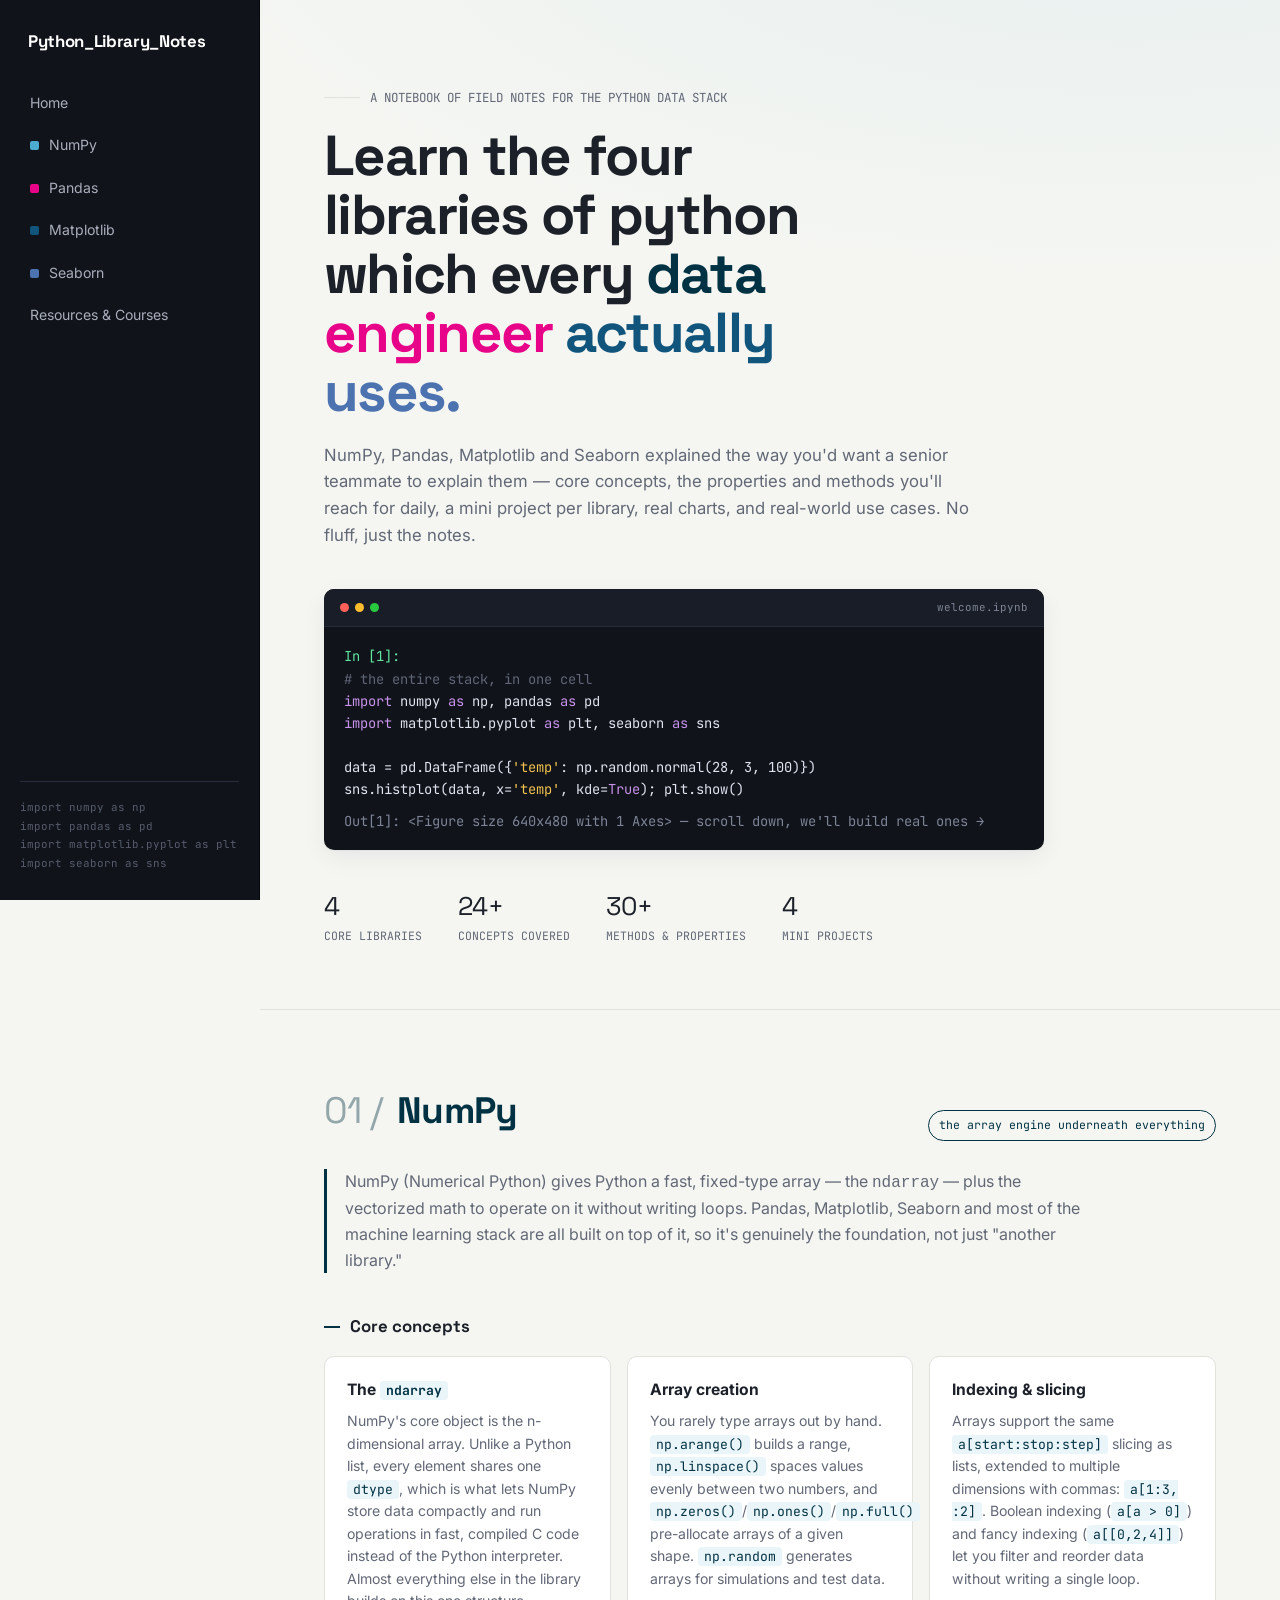
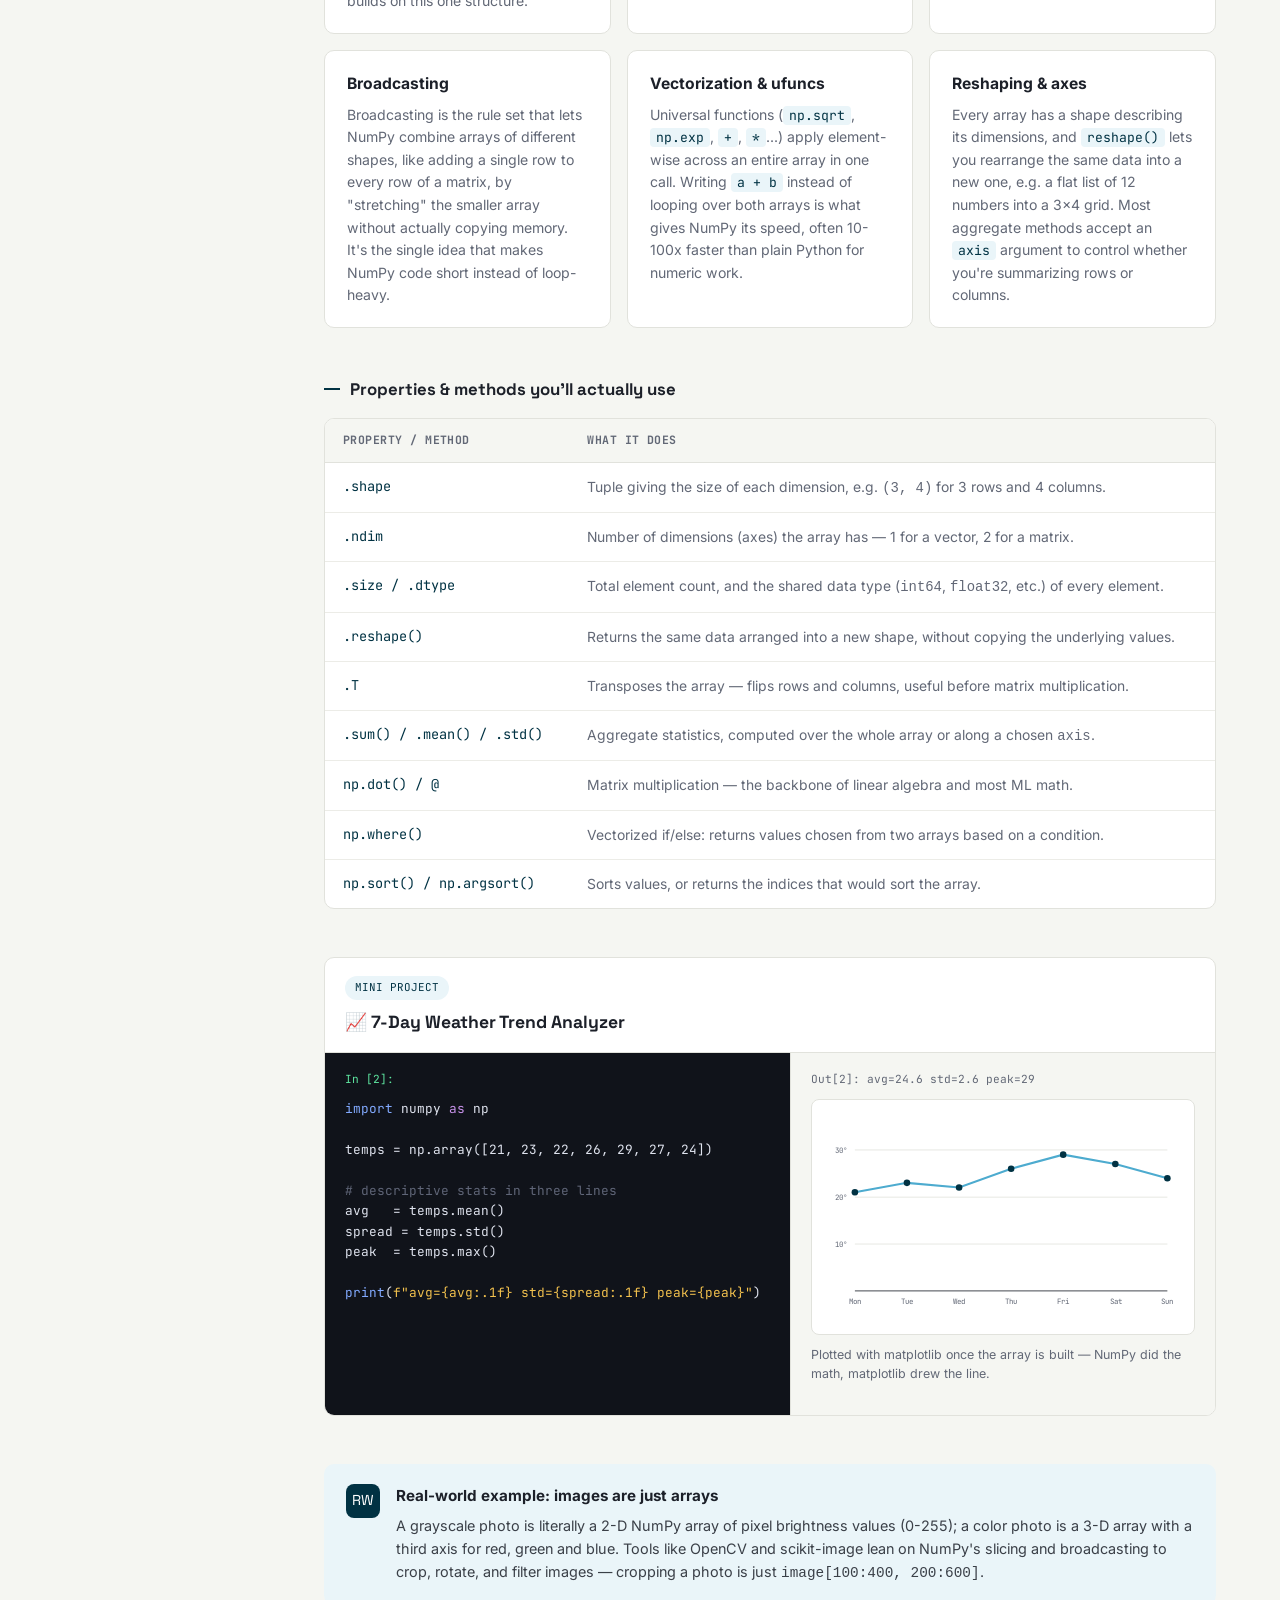
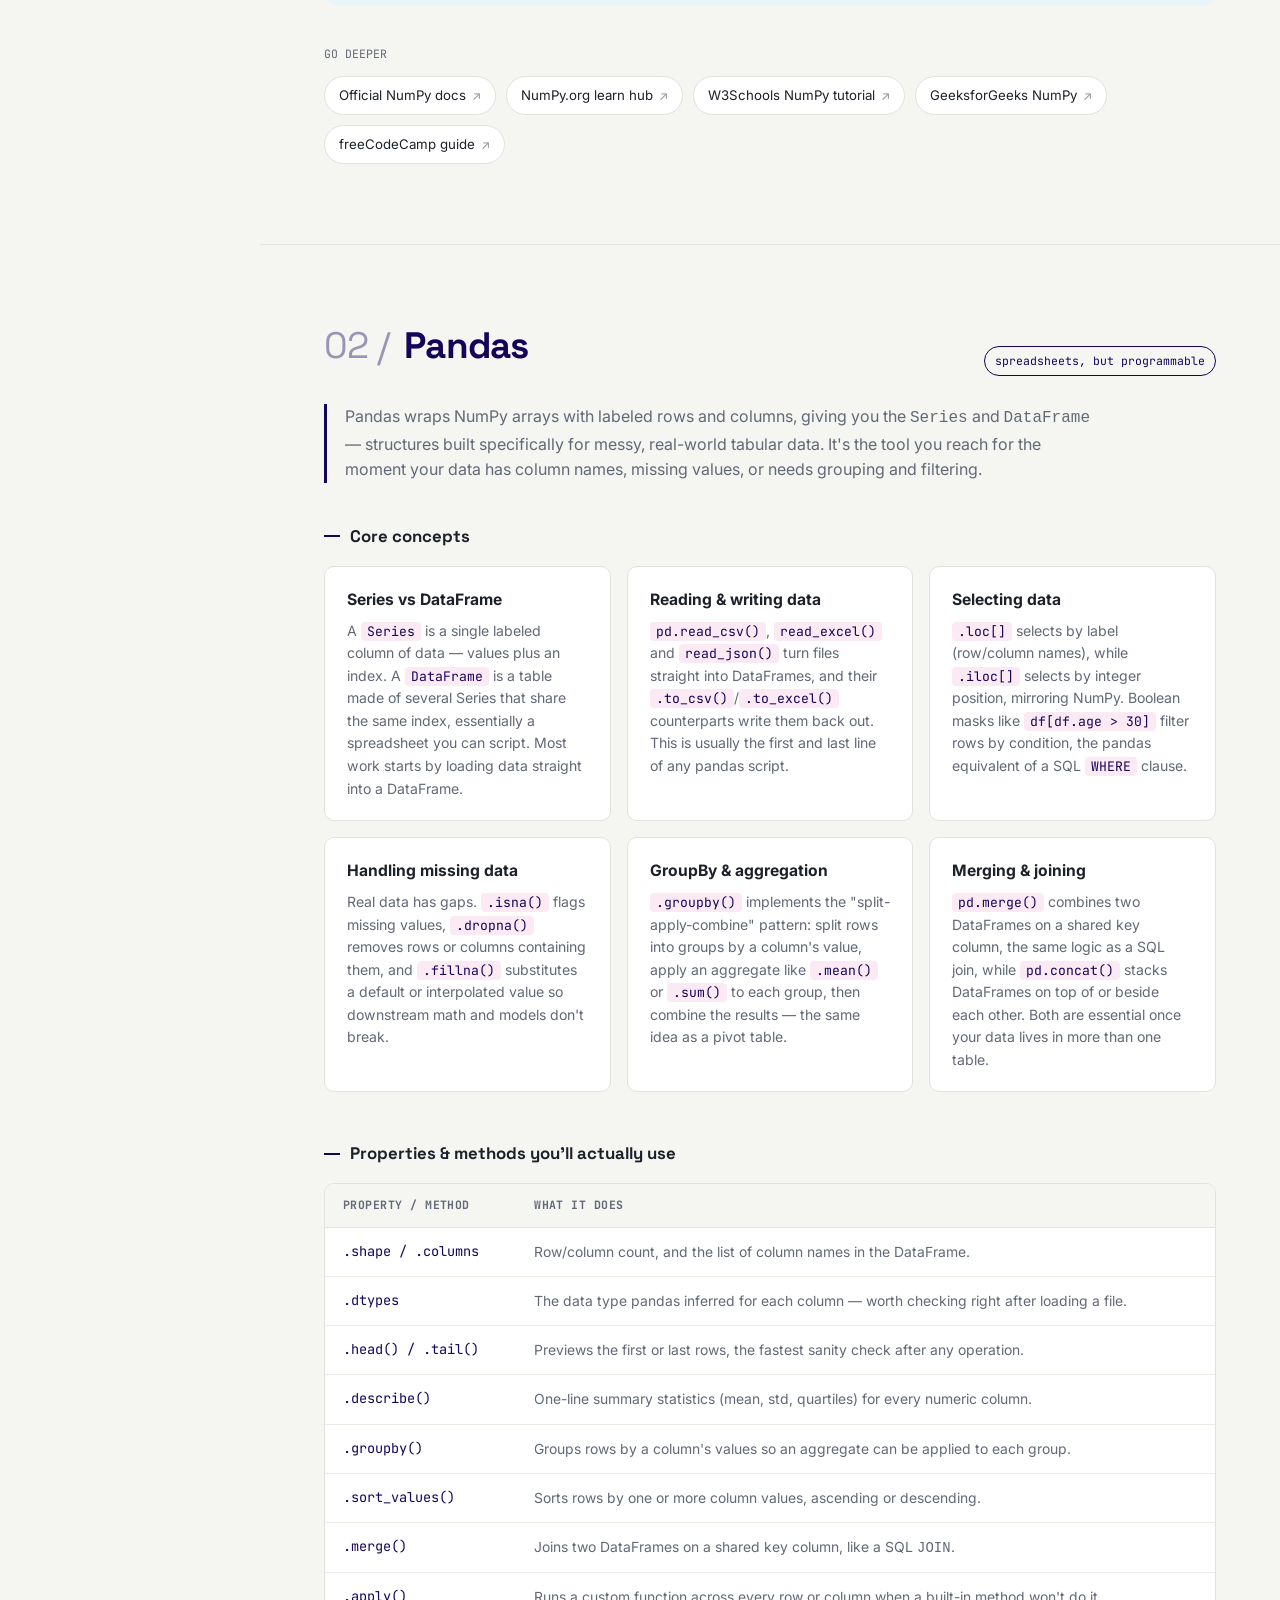
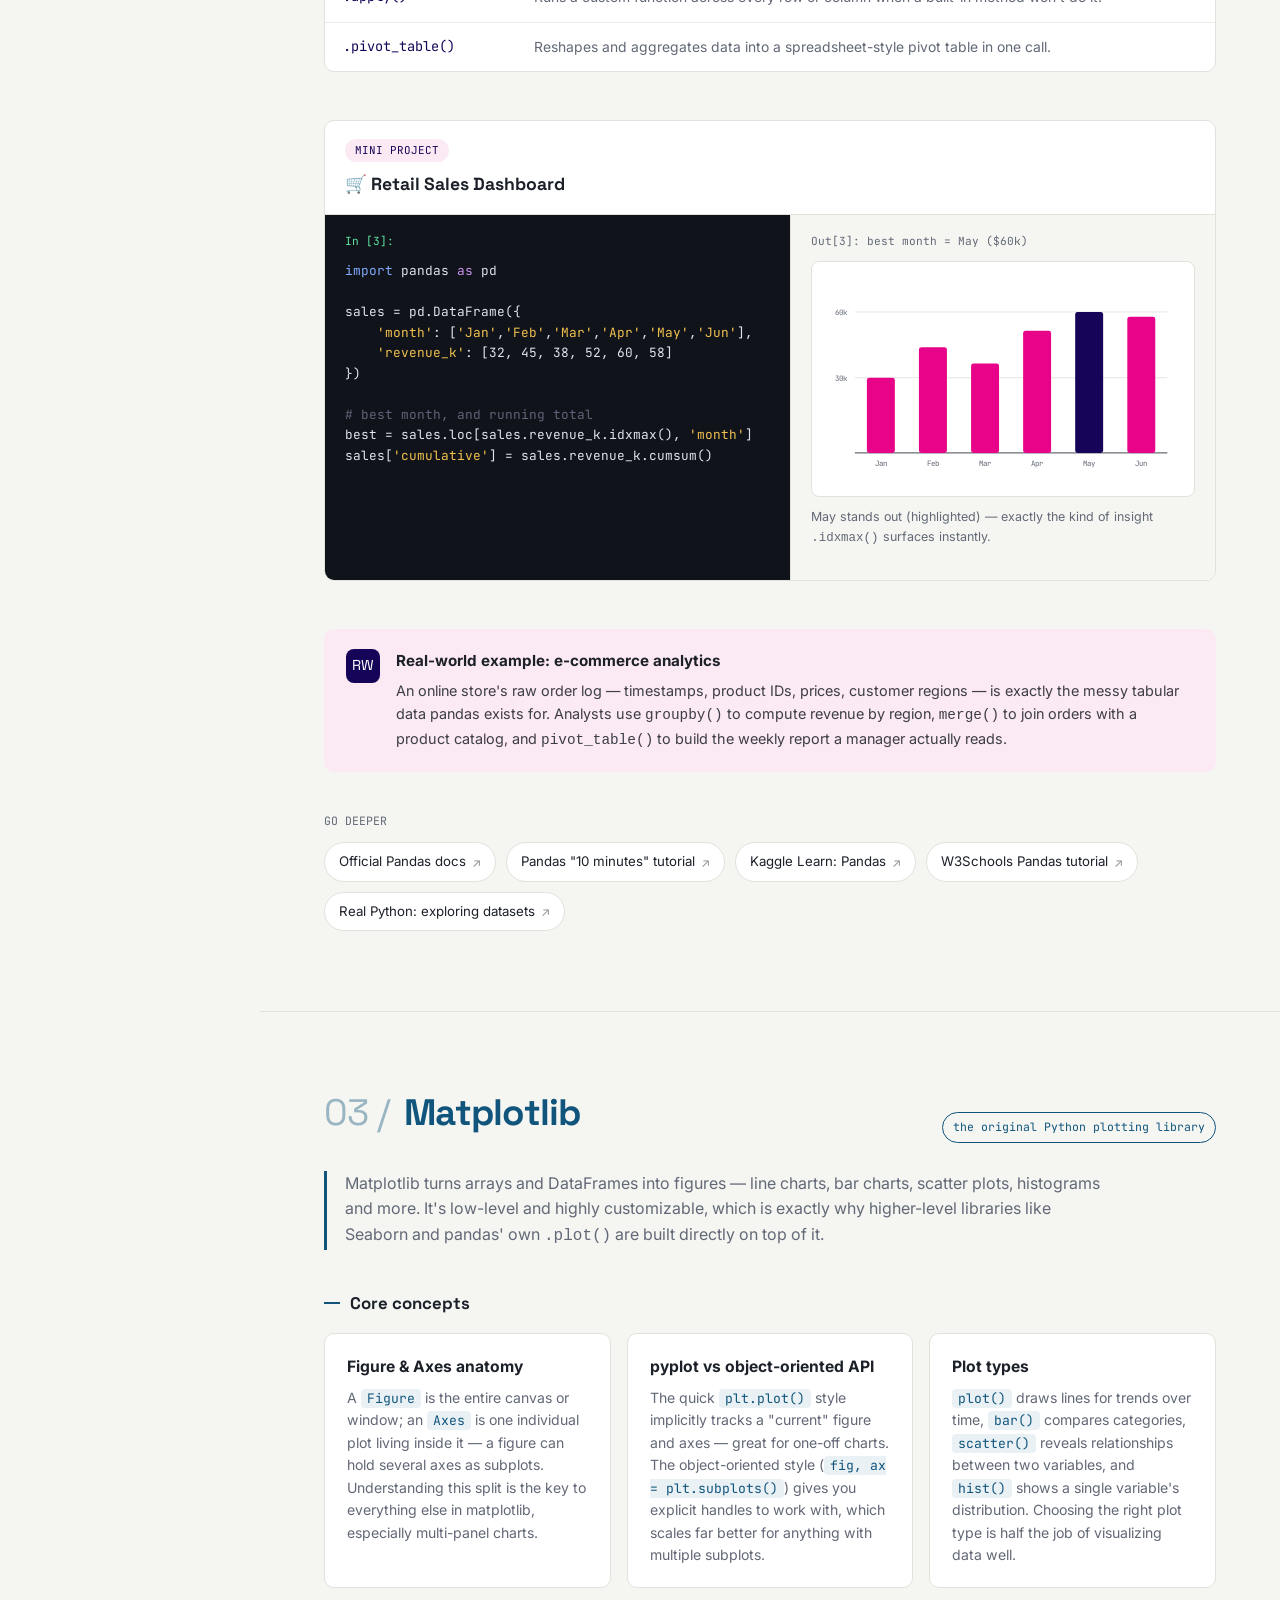
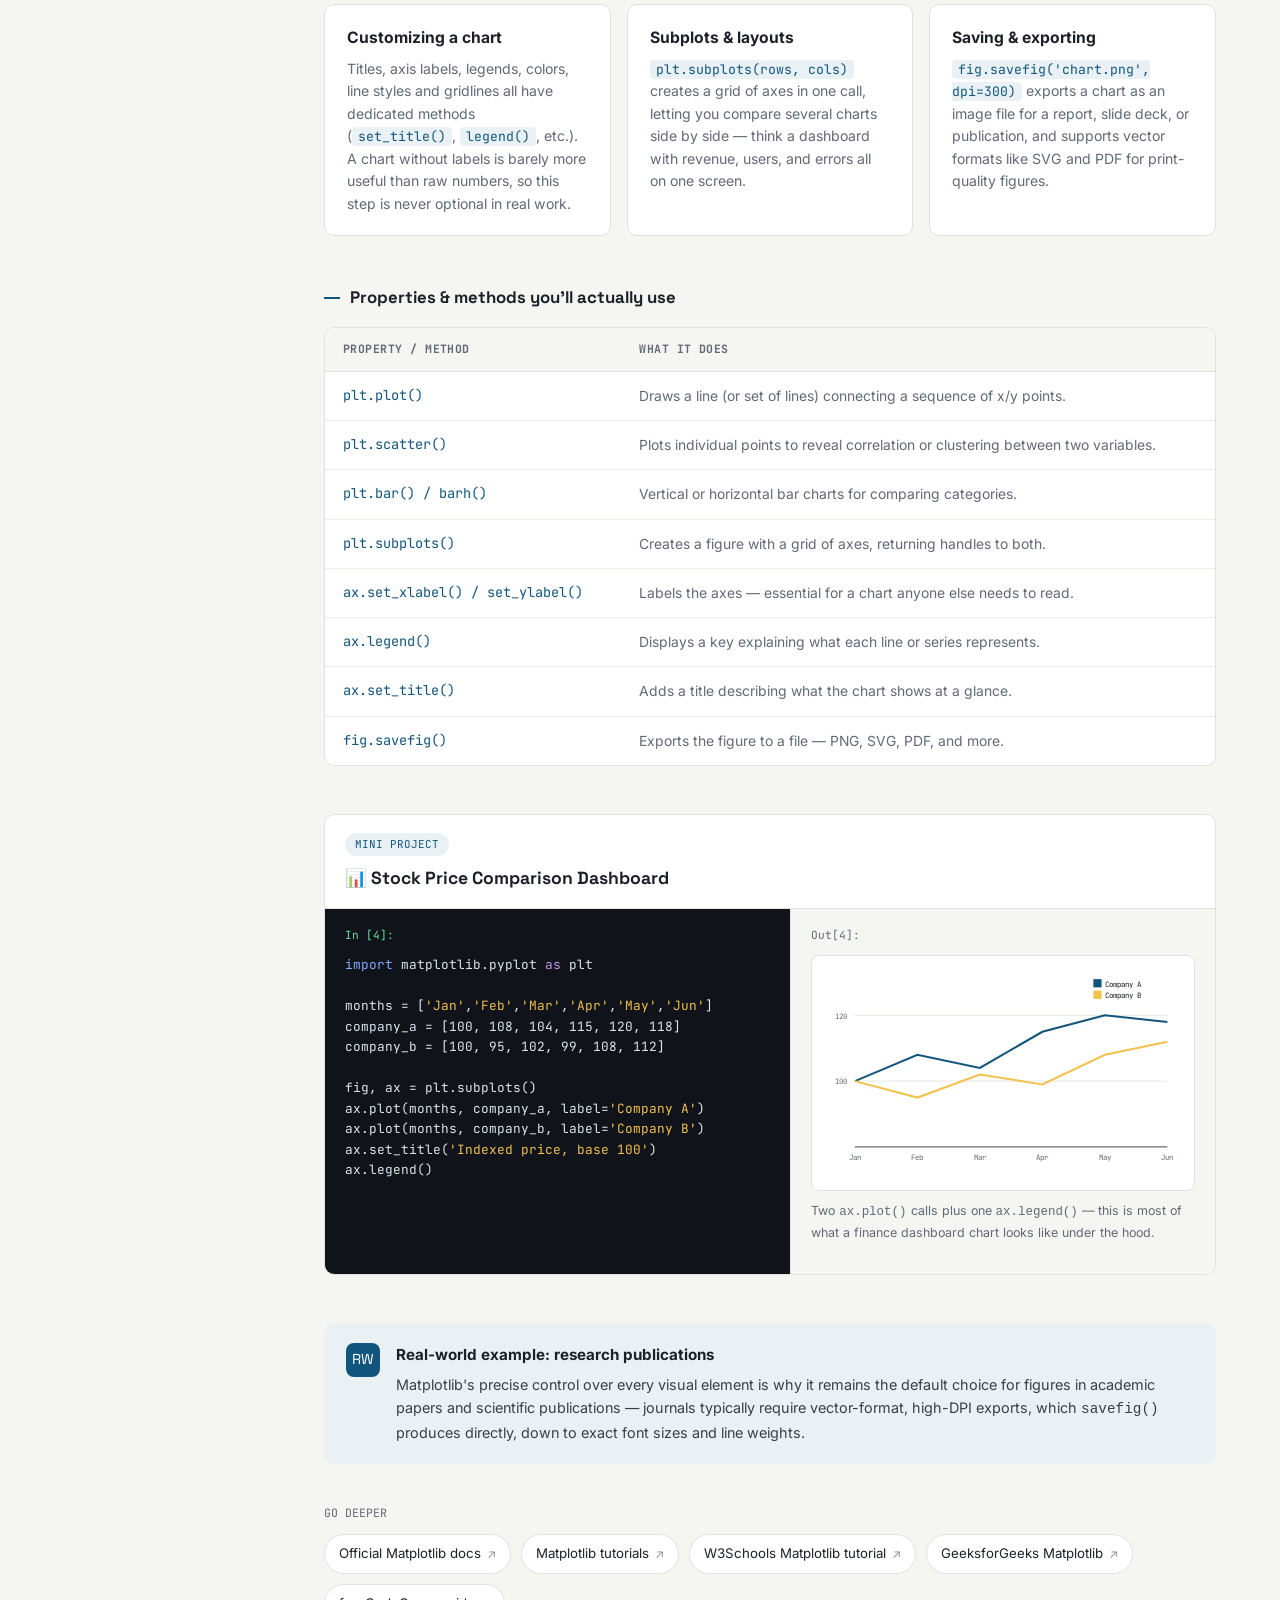
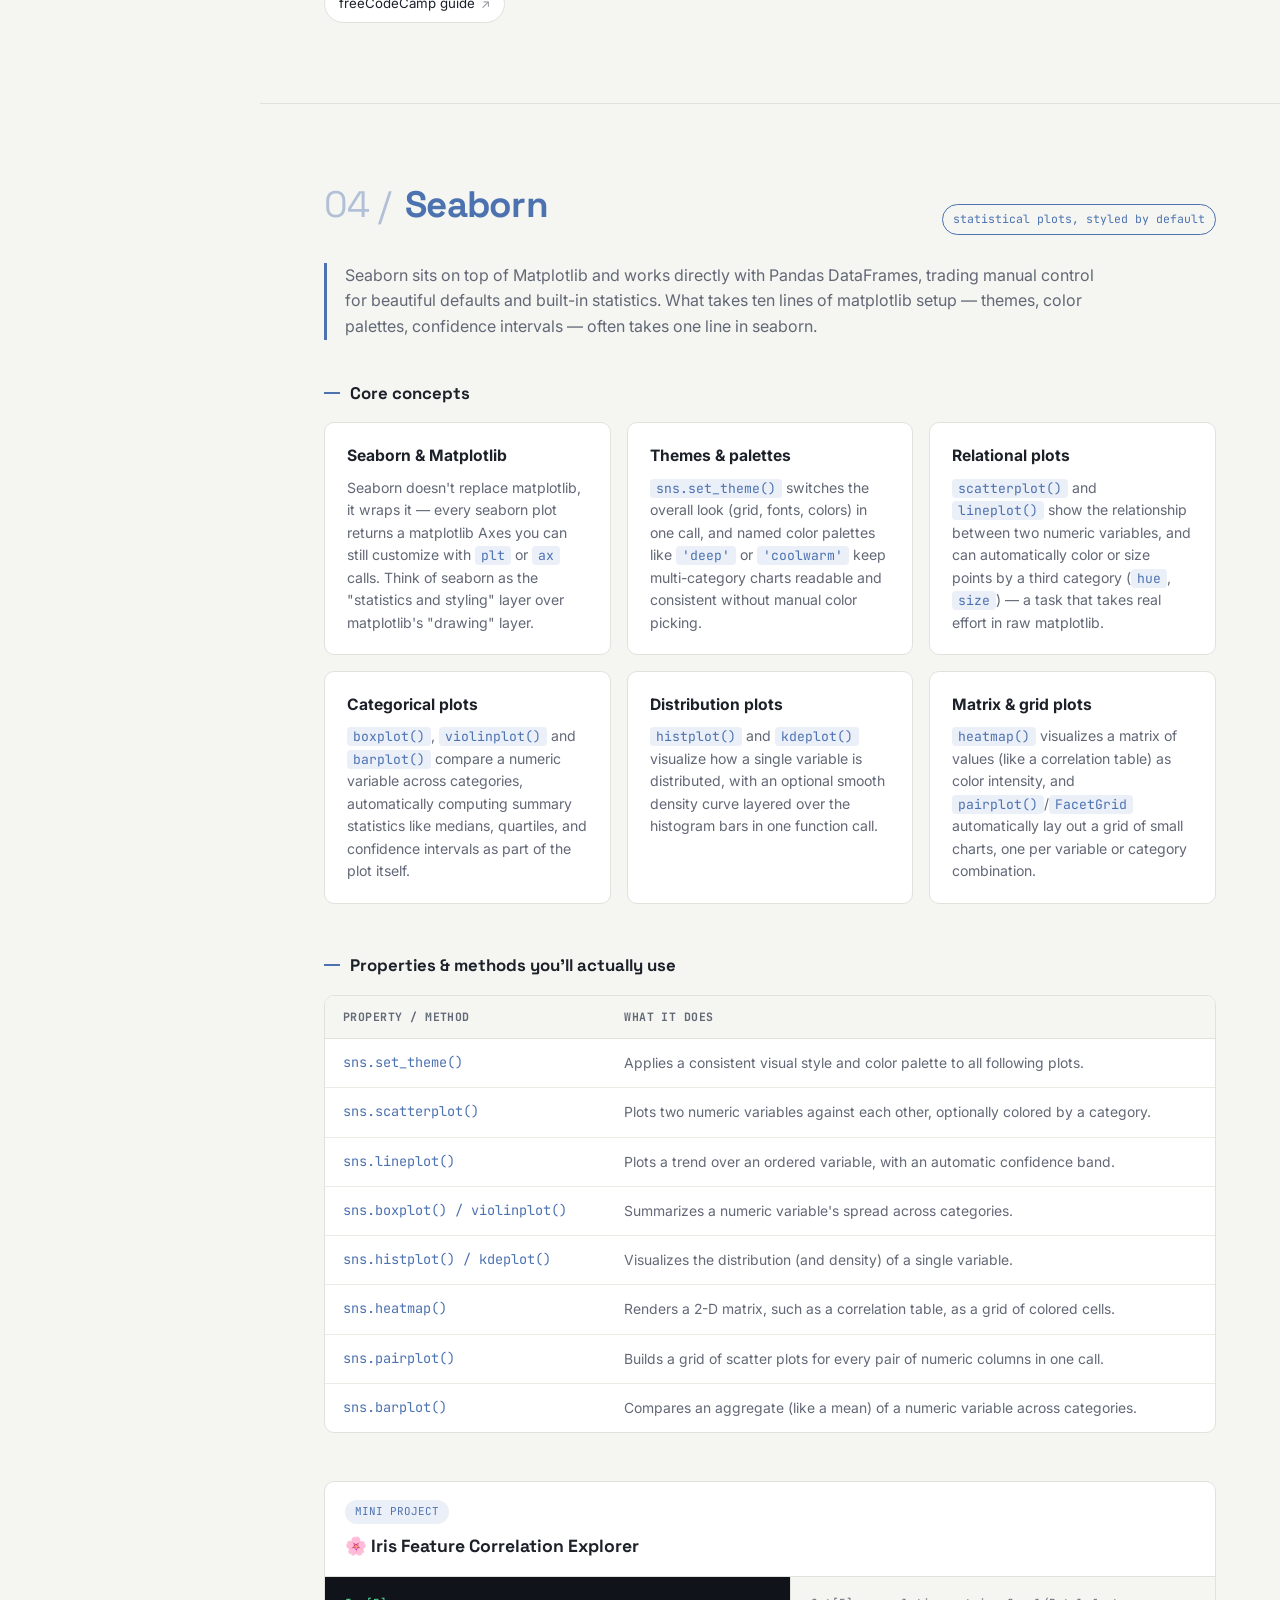
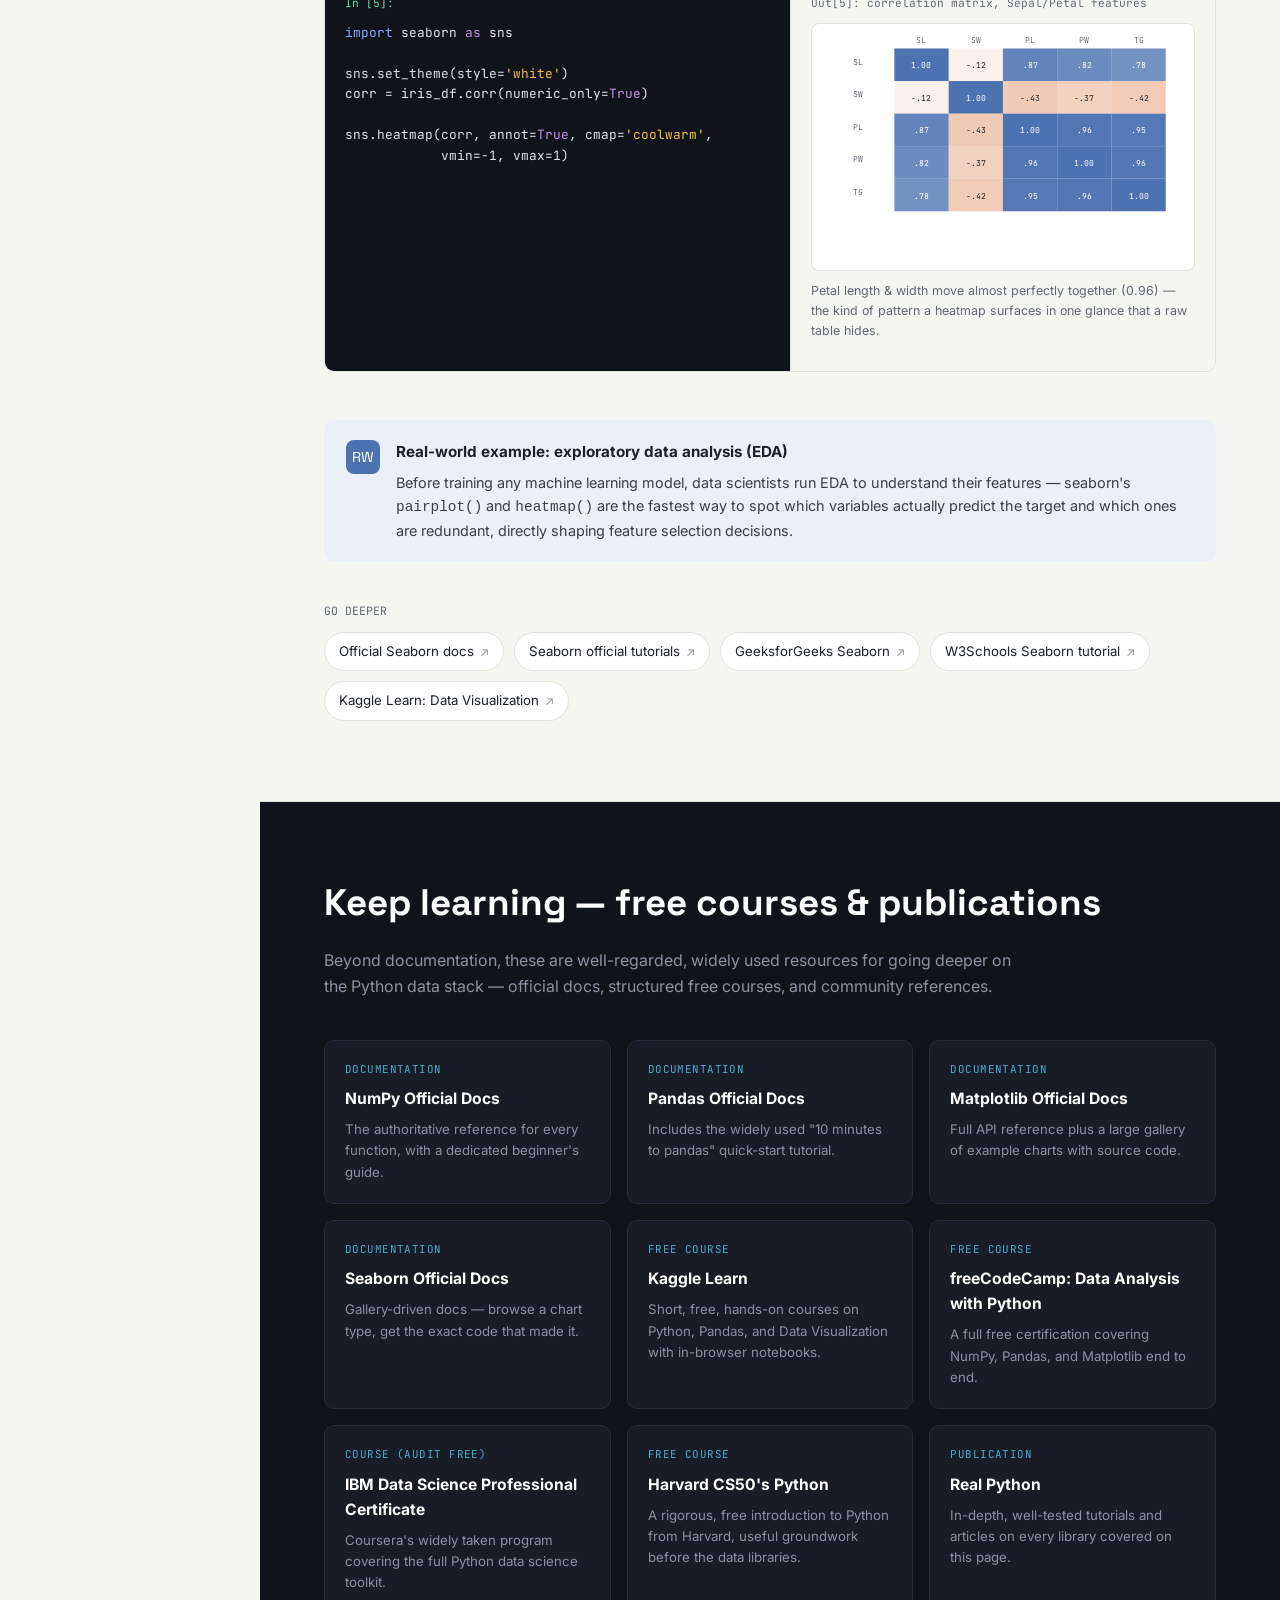
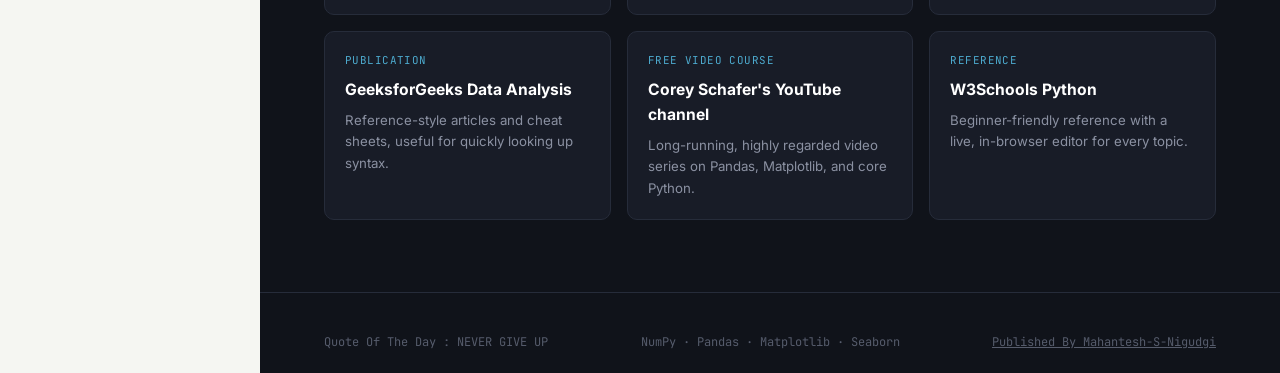
==== index.html @ b7334529 "Add files via upload" ====
<!DOCTYPE html>
<html lang="en">
<head>
<meta charset="UTF-8">
<meta name="viewport" content="width=device-width, initial-scale=1.0">
<title>Python Library Notes — NumPy, Pandas, Matplotlib &amp; Seaborn</title>
<meta name="description" content="A hands-on notebook-style reference for NumPy, Pandas, Matplotlib and Seaborn — concepts, methods, mini projects, charts and curated learning resources.">
<link rel="preconnect" href="https://fonts.googleapis.com">
<link rel="preconnect" href="https://fonts.gstatic.com" crossorigin>
<link href="https://fonts.googleapis.com/css2?family=Space+Grotesk:wght@500;600;700&family=Inter:wght@400;500;600;700&family=JetBrains+Mono:wght@400;500;700&display=swap" rel="stylesheet">
<link rel="stylesheet" href="style.css">
</head>
<body>

<div class="mobile-topbar">
  <span>python_library_notes</span>
  <button id="railToggle" type="button">☰ menu</button>
</div>

<div class="shell">

  <!-- ============ SIDEBAR / KERNEL RAIL ============ -->
  <aside class="rail" id="rail">
    <div class="rail-brand"><span class="bracket"></span><strong>Python_Library_Notes</strong><span class="bracket"></span></div>
    <!-- <div class="kernel-status"> kernel : ready — 4 libraries loaded</div> -->
    <nav>
      <a class="rail-link" data-nav href="#home">Home</a>
      <a class="rail-link" data-nav href="#numpy"><span class="swatch" style="background:#4dabcf"></span>NumPy</a>
      <a class="rail-link" data-nav href="#pandas"><span class="swatch" style="background:#e70488"></span>Pandas</a>
      <a class="rail-link" data-nav href="#matplotlib"><span class="swatch" style="background:#11557c"></span>Matplotlib</a>
      <a class="rail-link" data-nav href="#seaborn"><span class="swatch" style="background:#4c72b0"></span>Seaborn</a>
      <a class="rail-link" data-nav href="#resources">Resources &amp; Courses</a>
    </nav>
    <div class="rail-foot">
      import numpy as np<br>
      import pandas as pd<br>
      import matplotlib.pyplot as plt<br>
      import seaborn as sns
    </div>
  </aside>

  <main>

    <!-- ============ HERO ============ -->
    <section class="hero" id="home">
      <div class="hero-eyebrow"><span class="rule"></span> A NOTEBOOK OF FIELD NOTES FOR THE PYTHON DATA STACK</div>
      <h1>Learn the four libraries of python which every <span class="accent-numpy">data</span> <span class="accent-pandas">engineer</span> <span class="accent-mpl">actually</span> <span class="accent-sea">uses.</span></h1>
      <p class="lede">NumPy, Pandas, Matplotlib and Seaborn explained the way you'd want a senior teammate to explain them — core concepts, the properties and methods you'll reach for daily, a mini project per library, real charts, and real-world use cases. No fluff, just the notes.</p>

      <div class="hero-cell">
        <div class="cell-head">
          <div class="traffic"><span class="r"></span><span class="y"></span><span class="g"></span></div>
          <span class="label">welcome.ipynb</span>
        </div>
        <div class="cell-body">
          <span class="in">In [1]:</span>
          <div class="code"><span class="cmt"># the entire stack, in one cell</span><br>
          <span class="kw">import</span> numpy <span class="kw">as</span> np, pandas <span class="kw">as</span> pd<br>
          <span class="kw">import</span> matplotlib.pyplot <span class="kw">as</span> plt, seaborn <span class="kw">as</span> sns<br><br>
          data = pd.DataFrame({<span class="str">'temp'</span>: np.random.normal(28, 3, 100)})<br>
          sns.histplot(data, x=<span class="str">'temp'</span>, kde=<span class="kw">True</span>); plt.show()</div>
          <span class="out">Out[1]: &lt;Figure size 640x480 with 1 Axes&gt; — scroll down, we'll build real ones →</span>
        </div>
      </div>

      <div class="hero-stats">
        <div><div class="num">4</div><div class="lbl">CORE LIBRARIES</div></div>
        <div><div class="num">24+</div><div class="lbl">CONCEPTS COVERED</div></div>
        <div><div class="num">30+</div><div class="lbl">METHODS &amp; PROPERTIES</div></div>
        <div><div class="num">4</div><div class="lbl">MINI PROJECTS</div></div>
      </div>
    </section>

    <!-- ============ NUMPY ============ -->
    <section class="lib" id="numpy" data-accent="numpy">
      <div class="lib-head">
        <h2><span class="bracket">01 /</span> NumPy</h2>
        <span class="lib-tag">the array engine underneath everything</span>
      </div>
      <p class="lib-intro">NumPy (Numerical Python) gives Python a fast, fixed-type array — the <code>ndarray</code> — plus the vectorized math to operate on it without writing loops. Pandas, Matplotlib, Seaborn and most of the machine learning stack are all built on top of it, so it's genuinely the foundation, not just "another library."</p>

      <h3 class="block-title">Core concepts</h3>
      <div class="concept-grid">
        <div class="concept-card">
          <h4>The <code>ndarray</code></h4>
          <p>NumPy's core object is the n-dimensional array. Unlike a Python list, every element shares one <code>dtype</code>, which is what lets NumPy store data compactly and run operations in fast, compiled C code instead of the Python interpreter. Almost everything else in the library builds on this one structure.</p>
        </div>
        <div class="concept-card">
          <h4>Array creation</h4>
          <p>You rarely type arrays out by hand. <code>np.arange()</code> builds a range, <code>np.linspace()</code> spaces values evenly between two numbers, and <code>np.zeros()</code>/<code>np.ones()</code>/<code>np.full()</code> pre-allocate arrays of a given shape. <code>np.random</code> generates arrays for simulations and test data.</p>
        </div>
        <div class="concept-card">
          <h4>Indexing &amp; slicing</h4>
          <p>Arrays support the same <code>a[start:stop:step]</code> slicing as lists, extended to multiple dimensions with commas: <code>a[1:3, :2]</code>. Boolean indexing (<code>a[a &gt; 0]</code>) and fancy indexing (<code>a[[0,2,4]]</code>) let you filter and reorder data without writing a single loop.</p>
        </div>
        <div class="concept-card">
          <h4>Broadcasting</h4>
          <p>Broadcasting is the rule set that lets NumPy combine arrays of different shapes, like adding a single row to every row of a matrix, by "stretching" the smaller array without actually copying memory. It's the single idea that makes NumPy code short instead of loop-heavy.</p>
        </div>
        <div class="concept-card">
          <h4>Vectorization &amp; ufuncs</h4>
          <p>Universal functions (<code>np.sqrt</code>, <code>np.exp</code>, <code>+</code>, <code>*</code>...) apply element-wise across an entire array in one call. Writing <code>a + b</code> instead of looping over both arrays is what gives NumPy its speed, often 10-100x faster than plain Python for numeric work.</p>
        </div>
        <div class="concept-card">
          <h4>Reshaping &amp; axes</h4>
          <p>Every array has a shape describing its dimensions, and <code>reshape()</code> lets you rearrange the same data into a new one, e.g. a flat list of 12 numbers into a 3×4 grid. Most aggregate methods accept an <code>axis</code> argument to control whether you're summarizing rows or columns.</p>
        </div>
      </div>

      <h3 class="block-title">Properties &amp; methods you'll actually use</h3>
      <div class="table-wrap">
        <table class="methods">
          <thead><tr><th>Property / Method</th><th>What it does</th></tr></thead>
          <tbody>
            <tr><td class="mono">.shape</td><td class="desc">Tuple giving the size of each dimension, e.g. <code>(3, 4)</code> for 3 rows and 4 columns.</td></tr>
            <tr><td class="mono">.ndim</td><td class="desc">Number of dimensions (axes) the array has — 1 for a vector, 2 for a matrix.</td></tr>
            <tr><td class="mono">.size / .dtype</td><td class="desc">Total element count, and the shared data type (<code>int64</code>, <code>float32</code>, etc.) of every element.</td></tr>
            <tr><td class="mono">.reshape()</td><td class="desc">Returns the same data arranged into a new shape, without copying the underlying values.</td></tr>
            <tr><td class="mono">.T</td><td class="desc">Transposes the array — flips rows and columns, useful before matrix multiplication.</td></tr>
            <tr><td class="mono">.sum() / .mean() / .std()</td><td class="desc">Aggregate statistics, computed over the whole array or along a chosen <code>axis</code>.</td></tr>
            <tr><td class="mono">np.dot() / @</td><td class="desc">Matrix multiplication — the backbone of linear algebra and most ML math.</td></tr>
            <tr><td class="mono">np.where()</td><td class="desc">Vectorized if/else: returns values chosen from two arrays based on a condition.</td></tr>
            <tr><td class="mono">np.sort() / np.argsort()</td><td class="desc">Sorts values, or returns the indices that would sort the array.</td></tr>
          </tbody>
        </table>
      </div>

      <div class="project">
        <span class="project-tag">MINI PROJECT</span>
        <h4>📈 7-Day Weather Trend Analyzer</h4>
        <div class="notebook">
          <div class="io-block io-in">
            <span class="tag">In [2]:</span>
            <pre><span class="fn">import</span> numpy <span class="kw">as</span> np

temps = np.array([21, 23, 22, 26, 29, 27, 24])

<span class="cmt"># descriptive stats in three lines</span>
avg   = temps.mean()
spread = temps.std()
peak  = temps.max()

<span class="fn">print</span>(<span class="str">f"avg={avg:.1f} std={spread:.1f} peak={peak}"</span>)</pre>
          </div>
          <div class="io-block io-out">
            <span class="tag">Out[2]: avg=24.6  std=2.6  peak=29</span>
            <div class="chart-frame">
              <svg viewBox="0 0 440 260" role="img" aria-label="Line chart of temperatures across seven days, ranging from 21 to 29 degrees">
                <line x1="40" y1="48.6" x2="420" y2="48.6" stroke="#e1e2dc"/>
                <line x1="40" y1="106" x2="420" y2="106" stroke="#e1e2dc"/>
                <line x1="40" y1="163" x2="420" y2="163" stroke="#e1e2dc"/>
                <text x="30" y="52" font-size="9" fill="#626876" text-anchor="end" font-family="JetBrains Mono">30°</text>
                <text x="30" y="110" font-size="9" fill="#626876" text-anchor="end" font-family="JetBrains Mono">20°</text>
                <text x="30" y="167" font-size="9" fill="#626876" text-anchor="end" font-family="JetBrains Mono">10°</text>
                <line x1="40" y1="220" x2="420" y2="220" stroke="#1c2029" stroke-width="1"/>
                <polyline points="40,100 103.3,88.6 166.7,94.3 230,71.4 293.3,54.3 356.7,65.7 420,82.9" fill="none" stroke="#4dabcf" stroke-width="2.5"/>
                <g fill="#013243">
                  <circle cx="40" cy="100" r="4"/><circle cx="103.3" cy="88.6" r="4"/><circle cx="166.7" cy="94.3" r="4"/>
                  <circle cx="230" cy="71.4" r="4"/><circle cx="293.3" cy="54.3" r="4"/><circle cx="356.7" cy="65.7" r="4"/><circle cx="420" cy="82.9" r="4"/>
                </g>
                <g font-size="9" fill="#626876" text-anchor="middle" font-family="JetBrains Mono">
                  <text x="40" y="236">Mon</text><text x="103" y="236">Tue</text><text x="167" y="236">Wed</text>
                  <text x="230" y="236">Thu</text><text x="293" y="236">Fri</text><text x="357" y="236">Sat</text><text x="420" y="236">Sun</text>
                </g>
              </svg>
            </div>
            <p class="caption">Plotted with matplotlib once the array is built — NumPy did the math, matplotlib drew the line.</p>
          </div>
        </div>
      </div>

      <div class="real-world">
        <div class="icon">RW</div>
        <div>
          <h4>Real-world example: images are just arrays</h4>
          <p>A grayscale photo is literally a 2-D NumPy array of pixel brightness values (0-255); a color photo is a 3-D array with a third axis for red, green and blue. Tools like OpenCV and scikit-image lean on NumPy's slicing and broadcasting to crop, rotate, and filter images — cropping a photo is just <code>image[100:400, 200:600]</code>.</p>
        </div>
      </div>

      <div class="resources-row">
        <span class="label">GO DEEPER</span>
        <div class="chip-set">
          <a class="chip" href="https://numpy.org/doc/stable/" target="_blank" rel="noopener">Official NumPy docs <span class="arrow">↗</span></a>
          <a class="chip" href="https://numpy.org/learn/" target="_blank" rel="noopener">NumPy.org learn hub <span class="arrow">↗</span></a>
          <a class="chip" href="https://www.w3schools.com/python/numpy/default.asp" target="_blank" rel="noopener">W3Schools NumPy tutorial <span class="arrow">↗</span></a>
          <a class="chip" href="https://www.geeksforgeeks.org/numpy-tutorial/" target="_blank" rel="noopener">GeeksforGeeks NumPy <span class="arrow">↗</span></a>
          <a class="chip" href="https://www.freecodecamp.org/news/the-ultimate-guide-to-the-numpy-package-for-scientific-computing-in-python/" target="_blank" rel="noopener">freeCodeCamp guide <span class="arrow">↗</span></a>
        </div>
      </div>
    </section>

    <!-- ============ PANDAS ============ -->
    <section class="lib" id="pandas" data-accent="pandas">
      <div class="lib-head">
        <h2><span class="bracket">02 /</span> Pandas</h2>
        <span class="lib-tag">spreadsheets, but programmable</span>
      </div>
      <p class="lib-intro">Pandas wraps NumPy arrays with labeled rows and columns, giving you the <code>Series</code> and <code>DataFrame</code> — structures built specifically for messy, real-world tabular data. It's the tool you reach for the moment your data has column names, missing values, or needs grouping and filtering.</p>

      <h3 class="block-title">Core concepts</h3>
      <div class="concept-grid">
        <div class="concept-card">
          <h4>Series vs DataFrame</h4>
          <p>A <code>Series</code> is a single labeled column of data — values plus an index. A <code>DataFrame</code> is a table made of several Series that share the same index, essentially a spreadsheet you can script. Most work starts by loading data straight into a DataFrame.</p>
        </div>
        <div class="concept-card">
          <h4>Reading &amp; writing data</h4>
          <p><code>pd.read_csv()</code>, <code>read_excel()</code> and <code>read_json()</code> turn files straight into DataFrames, and their <code>.to_csv()</code>/<code>.to_excel()</code> counterparts write them back out. This is usually the first and last line of any pandas script.</p>
        </div>
        <div class="concept-card">
          <h4>Selecting data</h4>
          <p><code>.loc[]</code> selects by label (row/column names), while <code>.iloc[]</code> selects by integer position, mirroring NumPy. Boolean masks like <code>df[df.age &gt; 30]</code> filter rows by condition, the pandas equivalent of a SQL <code>WHERE</code> clause.</p>
        </div>
        <div class="concept-card">
          <h4>Handling missing data</h4>
          <p>Real data has gaps. <code>.isna()</code> flags missing values, <code>.dropna()</code> removes rows or columns containing them, and <code>.fillna()</code> substitutes a default or interpolated value so downstream math and models don't break.</p>
        </div>
        <div class="concept-card">
          <h4>GroupBy &amp; aggregation</h4>
          <p><code>.groupby()</code> implements the "split-apply-combine" pattern: split rows into groups by a column's value, apply an aggregate like <code>.mean()</code> or <code>.sum()</code> to each group, then combine the results — the same idea as a pivot table.</p>
        </div>
        <div class="concept-card">
          <h4>Merging &amp; joining</h4>
          <p><code>pd.merge()</code> combines two DataFrames on a shared key column, the same logic as a SQL join, while <code>pd.concat()</code> stacks DataFrames on top of or beside each other. Both are essential once your data lives in more than one table.</p>
        </div>
      </div>

      <h3 class="block-title">Properties &amp; methods you'll actually use</h3>
      <div class="table-wrap">
        <table class="methods">
          <thead><tr><th>Property / Method</th><th>What it does</th></tr></thead>
          <tbody>
            <tr><td class="mono">.shape / .columns</td><td class="desc">Row/column count, and the list of column names in the DataFrame.</td></tr>
            <tr><td class="mono">.dtypes</td><td class="desc">The data type pandas inferred for each column — worth checking right after loading a file.</td></tr>
            <tr><td class="mono">.head() / .tail()</td><td class="desc">Previews the first or last rows, the fastest sanity check after any operation.</td></tr>
            <tr><td class="mono">.describe()</td><td class="desc">One-line summary statistics (mean, std, quartiles) for every numeric column.</td></tr>
            <tr><td class="mono">.groupby()</td><td class="desc">Groups rows by a column's values so an aggregate can be applied to each group.</td></tr>
            <tr><td class="mono">.sort_values()</td><td class="desc">Sorts rows by one or more column values, ascending or descending.</td></tr>
            <tr><td class="mono">.merge()</td><td class="desc">Joins two DataFrames on a shared key column, like a SQL <code>JOIN</code>.</td></tr>
            <tr><td class="mono">.apply()</td><td class="desc">Runs a custom function across every row or column when a built-in method won't do it.</td></tr>
            <tr><td class="mono">.pivot_table()</td><td class="desc">Reshapes and aggregates data into a spreadsheet-style pivot table in one call.</td></tr>
          </tbody>
        </table>
      </div>

      <div class="project">
        <span class="project-tag">MINI PROJECT</span>
        <h4>🛒 Retail Sales Dashboard</h4>
        <div class="notebook">
          <div class="io-block io-in">
            <span class="tag">In [3]:</span>
            <pre><span class="fn">import</span> pandas <span class="kw">as</span> pd

sales = pd.DataFrame({
    <span class="str">'month'</span>: [<span class="str">'Jan'</span>,<span class="str">'Feb'</span>,<span class="str">'Mar'</span>,<span class="str">'Apr'</span>,<span class="str">'May'</span>,<span class="str">'Jun'</span>],
    <span class="str">'revenue_k'</span>: [32, 45, 38, 52, 60, 58]
})

<span class="cmt"># best month, and running total</span>
best = sales.loc[sales.revenue_k.idxmax(), <span class="str">'month'</span>]
sales[<span class="str">'cumulative'</span>] = sales.revenue_k.cumsum()</pre>
          </div>
          <div class="io-block io-out">
            <span class="tag">Out[3]: best month = May ($60k)</span>
            <div class="chart-frame">
              <svg viewBox="0 0 440 260" role="img" aria-label="Bar chart of monthly revenue in thousands of dollars from January to June">
                <line x1="40" y1="48.6" x2="420" y2="48.6" stroke="#e1e2dc"/>
                <line x1="40" y1="128.6" x2="420" y2="128.6" stroke="#e1e2dc"/>
                <text x="30" y="52" font-size="9" fill="#626876" text-anchor="end" font-family="JetBrains Mono">60k</text>
                <text x="30" y="132" font-size="9" fill="#626876" text-anchor="end" font-family="JetBrains Mono">30k</text>
                <line x1="40" y1="220" x2="420" y2="220" stroke="#1c2029" stroke-width="1"/>
                <g fill="#e70488">
                  <rect x="54.6" y="128.6" width="34" height="91.4" rx="3"/>
                  <rect x="117.9" y="91.4" width="34" height="128.6" rx="3"/>
                  <rect x="181.3" y="111.4" width="34" height="108.6" rx="3"/>
                  <rect x="244.6" y="71.4" width="34" height="148.6" rx="3"/>
                  <rect x="307.9" y="48.6" width="34" height="171.4" rx="3" fill="#150458"/>
                  <rect x="371.3" y="54.3" width="34" height="165.7" rx="3"/>
                </g>
                <g font-size="9" fill="#626876" text-anchor="middle" font-family="JetBrains Mono">
                  <text x="71.6" y="236">Jan</text><text x="134.9" y="236">Feb</text><text x="198.3" y="236">Mar</text>
                  <text x="261.6" y="236">Apr</text><text x="324.9" y="236">May</text><text x="388.3" y="236">Jun</text>
                </g>
              </svg>
            </div>
            <p class="caption">May stands out (highlighted) — exactly the kind of insight <code>.idxmax()</code> surfaces instantly.</p>
          </div>
        </div>
      </div>

      <div class="real-world">
        <div class="icon">RW</div>
        <div>
          <h4>Real-world example: e-commerce analytics</h4>
          <p>An online store's raw order log — timestamps, product IDs, prices, customer regions — is exactly the messy tabular data pandas exists for. Analysts use <code>groupby()</code> to compute revenue by region, <code>merge()</code> to join orders with a product catalog, and <code>pivot_table()</code> to build the weekly report a manager actually reads.</p>
        </div>
      </div>

      <div class="resources-row">
        <span class="label">GO DEEPER</span>
        <div class="chip-set">
          <a class="chip" href="https://pandas.pydata.org/docs/" target="_blank" rel="noopener">Official Pandas docs <span class="arrow">↗</span></a>
          <a class="chip" href="https://pandas.pydata.org/docs/getting_started/intro_tutorials/index.html" target="_blank" rel="noopener">Pandas "10 minutes" tutorial <span class="arrow">↗</span></a>
          <a class="chip" href="https://www.kaggle.com/learn/pandas" target="_blank" rel="noopener">Kaggle Learn: Pandas <span class="arrow">↗</span></a>
          <a class="chip" href="https://www.w3schools.com/python/pandas/default.asp" target="_blank" rel="noopener">W3Schools Pandas tutorial <span class="arrow">↗</span></a>
          <a class="chip" href="https://realpython.com/pandas-python-explore-dataset/" target="_blank" rel="noopener">Real Python: exploring datasets <span class="arrow">↗</span></a>
        </div>
      </div>
    </section>

    <!-- ============ MATPLOTLIB ============ -->
    <section class="lib" id="matplotlib" data-accent="mpl">
      <div class="lib-head">
        <h2><span class="bracket">03 /</span> Matplotlib</h2>
        <span class="lib-tag">the original Python plotting library</span>
      </div>
      <p class="lib-intro">Matplotlib turns arrays and DataFrames into figures — line charts, bar charts, scatter plots, histograms and more. It's low-level and highly customizable, which is exactly why higher-level libraries like Seaborn and pandas' own <code>.plot()</code> are built directly on top of it.</p>

      <h3 class="block-title">Core concepts</h3>
      <div class="concept-grid">
        <div class="concept-card">
          <h4>Figure &amp; Axes anatomy</h4>
          <p>A <code>Figure</code> is the entire canvas or window; an <code>Axes</code> is one individual plot living inside it — a figure can hold several axes as subplots. Understanding this split is the key to everything else in matplotlib, especially multi-panel charts.</p>
        </div>
        <div class="concept-card">
          <h4>pyplot vs object-oriented API</h4>
          <p>The quick <code>plt.plot()</code> style implicitly tracks a "current" figure and axes — great for one-off charts. The object-oriented style (<code>fig, ax = plt.subplots()</code>) gives you explicit handles to work with, which scales far better for anything with multiple subplots.</p>
        </div>
        <div class="concept-card">
          <h4>Plot types</h4>
          <p><code>plot()</code> draws lines for trends over time, <code>bar()</code> compares categories, <code>scatter()</code> reveals relationships between two variables, and <code>hist()</code> shows a single variable's distribution. Choosing the right plot type is half the job of visualizing data well.</p>
        </div>
        <div class="concept-card">
          <h4>Customizing a chart</h4>
          <p>Titles, axis labels, legends, colors, line styles and gridlines all have dedicated methods (<code>set_title()</code>, <code>legend()</code>, etc.). A chart without labels is barely more useful than raw numbers, so this step is never optional in real work.</p>
        </div>
        <div class="concept-card">
          <h4>Subplots &amp; layouts</h4>
          <p><code>plt.subplots(rows, cols)</code> creates a grid of axes in one call, letting you compare several charts side by side — think a dashboard with revenue, users, and errors all on one screen.</p>
        </div>
        <div class="concept-card">
          <h4>Saving &amp; exporting</h4>
          <p><code>fig.savefig('chart.png', dpi=300)</code> exports a chart as an image file for a report, slide deck, or publication, and supports vector formats like SVG and PDF for print-quality figures.</p>
        </div>
      </div>

      <h3 class="block-title">Properties &amp; methods you'll actually use</h3>
      <div class="table-wrap">
        <table class="methods">
          <thead><tr><th>Property / Method</th><th>What it does</th></tr></thead>
          <tbody>
            <tr><td class="mono">plt.plot()</td><td class="desc">Draws a line (or set of lines) connecting a sequence of x/y points.</td></tr>
            <tr><td class="mono">plt.scatter()</td><td class="desc">Plots individual points to reveal correlation or clustering between two variables.</td></tr>
            <tr><td class="mono">plt.bar() / barh()</td><td class="desc">Vertical or horizontal bar charts for comparing categories.</td></tr>
            <tr><td class="mono">plt.subplots()</td><td class="desc">Creates a figure with a grid of axes, returning handles to both.</td></tr>
            <tr><td class="mono">ax.set_xlabel() / set_ylabel()</td><td class="desc">Labels the axes — essential for a chart anyone else needs to read.</td></tr>
            <tr><td class="mono">ax.legend()</td><td class="desc">Displays a key explaining what each line or series represents.</td></tr>
            <tr><td class="mono">ax.set_title()</td><td class="desc">Adds a title describing what the chart shows at a glance.</td></tr>
            <tr><td class="mono">fig.savefig()</td><td class="desc">Exports the figure to a file — PNG, SVG, PDF, and more.</td></tr>
          </tbody>
        </table>
      </div>

      <div class="project">
        <span class="project-tag">MINI PROJECT</span>
        <h4>📊 Stock Price Comparison Dashboard</h4>
        <div class="notebook">
          <div class="io-block io-in">
            <span class="tag">In [4]:</span>
            <pre><span class="fn">import</span> matplotlib.pyplot <span class="kw">as</span> plt

months = [<span class="str">'Jan'</span>,<span class="str">'Feb'</span>,<span class="str">'Mar'</span>,<span class="str">'Apr'</span>,<span class="str">'May'</span>,<span class="str">'Jun'</span>]
company_a = [100, 108, 104, 115, 120, 118]
company_b = [100, 95, 102, 99, 108, 112]

fig, ax = plt.subplots()
ax.plot(months, company_a, label=<span class="str">'Company A'</span>)
ax.plot(months, company_b, label=<span class="str">'Company B'</span>)
ax.set_title(<span class="str">'Indexed price, base 100'</span>)
ax.legend()</pre>
          </div>
          <div class="io-block io-out">
            <span class="tag">Out[4]:</span>
            <div class="chart-frame">
              <svg viewBox="0 0 440 260" role="img" aria-label="Line chart comparing indexed stock prices of Company A and Company B over six months, both starting at 100">
                <line x1="40" y1="60" x2="420" y2="60" stroke="#e1e2dc"/>
                <line x1="40" y1="140" x2="420" y2="140" stroke="#e1e2dc"/>
                <text x="30" y="64" font-size="9" fill="#626876" text-anchor="end" font-family="JetBrains Mono">120</text>
                <text x="30" y="144" font-size="9" fill="#626876" text-anchor="end" font-family="JetBrains Mono">100</text>
                <line x1="40" y1="220" x2="420" y2="220" stroke="#1c2029" stroke-width="1"/>
                <polyline points="40,140 116,108 192,124 268,80 344,60 420,68" fill="none" stroke="#11557c" stroke-width="2.5"/>
                <polyline points="40,140 116,160 192,132 268,144 344,108 420,92" fill="none" stroke="#f2c14e" stroke-width="2.5"/>
                <g font-size="9" fill="#626876" text-anchor="middle" font-family="JetBrains Mono">
                  <text x="40" y="236">Jan</text><text x="116" y="236">Feb</text><text x="192" y="236">Mar</text>
                  <text x="268" y="236">Apr</text><text x="344" y="236">May</text><text x="420" y="236">Jun</text>
                </g>
                <g font-size="9" font-family="JetBrains Mono">
                  <rect x="330" y="16" width="10" height="10" fill="#11557c"/><text x="344" y="25" fill="#1c2029">Company A</text>
                  <rect x="330" y="30" width="10" height="10" fill="#f2c14e"/><text x="344" y="39" fill="#1c2029">Company B</text>
                </g>
              </svg>
            </div>
            <p class="caption">Two <code>ax.plot()</code> calls plus one <code>ax.legend()</code> — this is most of what a finance dashboard chart looks like under the hood.</p>
          </div>
        </div>
      </div>

      <div class="real-world">
        <div class="icon">RW</div>
        <div>
          <h4>Real-world example: research publications</h4>
          <p>Matplotlib's precise control over every visual element is why it remains the default choice for figures in academic papers and scientific publications — journals typically require vector-format, high-DPI exports, which <code>savefig()</code> produces directly, down to exact font sizes and line weights.</p>
        </div>
      </div>

      <div class="resources-row">
        <span class="label">GO DEEPER</span>
        <div class="chip-set">
          <a class="chip" href="https://matplotlib.org/stable/index.html" target="_blank" rel="noopener">Official Matplotlib docs <span class="arrow">↗</span></a>
          <a class="chip" href="https://matplotlib.org/stable/tutorials/index.html" target="_blank" rel="noopener">Matplotlib tutorials <span class="arrow">↗</span></a>
          <a class="chip" href="https://www.w3schools.com/python/matplotlib_intro.asp" target="_blank" rel="noopener">W3Schools Matplotlib tutorial <span class="arrow">↗</span></a>
          <a class="chip" href="https://www.geeksforgeeks.org/matplotlib-tutorial/" target="_blank" rel="noopener">GeeksforGeeks Matplotlib <span class="arrow">↗</span></a>
          <a class="chip" href="https://www.freecodecamp.org/news/matplotlib-tutorial-and-cheat-sheet-for-beginners/" target="_blank" rel="noopener">freeCodeCamp guide <span class="arrow">↗</span></a>
        </div>
      </div>
    </section>

    <!-- ============ SEABORN ============ -->
    <section class="lib" id="seaborn" data-accent="sea">
      <div class="lib-head">
        <h2><span class="bracket">04 /</span> Seaborn</h2>
        <span class="lib-tag">statistical plots, styled by default</span>
      </div>
      <p class="lib-intro">Seaborn sits on top of Matplotlib and works directly with Pandas DataFrames, trading manual control for beautiful defaults and built-in statistics. What takes ten lines of matplotlib setup — themes, color palettes, confidence intervals — often takes one line in seaborn.</p>

      <h3 class="block-title">Core concepts</h3>
      <div class="concept-grid">
        <div class="concept-card">
          <h4>Seaborn &amp; Matplotlib</h4>
          <p>Seaborn doesn't replace matplotlib, it wraps it — every seaborn plot returns a matplotlib Axes you can still customize with <code>plt</code> or <code>ax</code> calls. Think of seaborn as the "statistics and styling" layer over matplotlib's "drawing" layer.</p>
        </div>
        <div class="concept-card">
          <h4>Themes &amp; palettes</h4>
          <p><code>sns.set_theme()</code> switches the overall look (grid, fonts, colors) in one call, and named color palettes like <code>'deep'</code> or <code>'coolwarm'</code> keep multi-category charts readable and consistent without manual color picking.</p>
        </div>
        <div class="concept-card">
          <h4>Relational plots</h4>
          <p><code>scatterplot()</code> and <code>lineplot()</code> show the relationship between two numeric variables, and can automatically color or size points by a third category (<code>hue</code>, <code>size</code>) — a task that takes real effort in raw matplotlib.</p>
        </div>
        <div class="concept-card">
          <h4>Categorical plots</h4>
          <p><code>boxplot()</code>, <code>violinplot()</code> and <code>barplot()</code> compare a numeric variable across categories, automatically computing summary statistics like medians, quartiles, and confidence intervals as part of the plot itself.</p>
        </div>
        <div class="concept-card">
          <h4>Distribution plots</h4>
          <p><code>histplot()</code> and <code>kdeplot()</code> visualize how a single variable is distributed, with an optional smooth density curve layered over the histogram bars in one function call.</p>
        </div>
        <div class="concept-card">
          <h4>Matrix &amp; grid plots</h4>
          <p><code>heatmap()</code> visualizes a matrix of values (like a correlation table) as color intensity, and <code>pairplot()</code>/<code>FacetGrid</code> automatically lay out a grid of small charts, one per variable or category combination.</p>
        </div>
      </div>

      <h3 class="block-title">Properties &amp; methods you'll actually use</h3>
      <div class="table-wrap">
        <table class="methods">
          <thead><tr><th>Property / Method</th><th>What it does</th></tr></thead>
          <tbody>
            <tr><td class="mono">sns.set_theme()</td><td class="desc">Applies a consistent visual style and color palette to all following plots.</td></tr>
            <tr><td class="mono">sns.scatterplot()</td><td class="desc">Plots two numeric variables against each other, optionally colored by a category.</td></tr>
            <tr><td class="mono">sns.lineplot()</td><td class="desc">Plots a trend over an ordered variable, with an automatic confidence band.</td></tr>
            <tr><td class="mono">sns.boxplot() / violinplot()</td><td class="desc">Summarizes a numeric variable's spread across categories.</td></tr>
            <tr><td class="mono">sns.histplot() / kdeplot()</td><td class="desc">Visualizes the distribution (and density) of a single variable.</td></tr>
            <tr><td class="mono">sns.heatmap()</td><td class="desc">Renders a 2-D matrix, such as a correlation table, as a grid of colored cells.</td></tr>
            <tr><td class="mono">sns.pairplot()</td><td class="desc">Builds a grid of scatter plots for every pair of numeric columns in one call.</td></tr>
            <tr><td class="mono">sns.barplot()</td><td class="desc">Compares an aggregate (like a mean) of a numeric variable across categories.</td></tr>
          </tbody>
        </table>
      </div>

      <div class="project">
        <span class="project-tag">MINI PROJECT</span>
        <h4>🌸 Iris Feature Correlation Explorer</h4>
        <div class="notebook">
          <div class="io-block io-in">
            <span class="tag">In [5]:</span>
            <pre><span class="fn">import</span> seaborn <span class="kw">as</span> sns

sns.set_theme(style=<span class="str">'white'</span>)
corr = iris_df.corr(numeric_only=<span class="kw">True</span>)

sns.heatmap(corr, annot=<span class="kw">True</span>, cmap=<span class="str">'coolwarm'</span>,
            vmin=-1, vmax=1)</pre>
          </div>
          <div class="io-block io-out">
            <span class="tag">Out[5]: correlation matrix, Sepal/Petal features</span>
            <div class="chart-frame">
              <svg viewBox="0 0 400 250" role="img" aria-label="Correlation heatmap of five Iris dataset features: sepal length, sepal width, petal length, petal width, and target">
                <g font-family="JetBrains Mono" font-size="9">
                  <!-- column headers -->
                  <text x="110" y="10" fill="#626876" text-anchor="middle">SL</text>
                  <text x="170" y="10" fill="#626876" text-anchor="middle">SW</text>
                  <text x="230" y="10" fill="#626876" text-anchor="middle">PL</text>
                  <text x="290" y="10" fill="#626876" text-anchor="middle">PW</text>
                  <text x="350" y="10" fill="#626876" text-anchor="middle">TG</text>
                  <!-- row headers -->
                  <text x="45" y="34" fill="#626876" text-anchor="end">SL</text>
                  <text x="45" y="70" fill="#626876" text-anchor="end">SW</text>
                  <text x="45" y="106" fill="#626876" text-anchor="end">PL</text>
                  <text x="45" y="142" fill="#626876" text-anchor="end">PW</text>
                  <text x="45" y="178" fill="#626876" text-anchor="end">TG</text>
                </g>
                <!-- row SL -->
                <g>
                  <rect x="80" y="16" width="60" height="36" fill="#4c72b0" opacity="1.00"/><text x="110" y="38" text-anchor="middle" font-size="9" fill="#fff" font-family="JetBrains Mono">1.00</text>
                  <rect x="140" y="16" width="60" height="36" fill="#dd8452" opacity="0.12"/><text x="170" y="38" text-anchor="middle" font-size="9" fill="#1c2029" font-family="JetBrains Mono">-.12</text>
                  <rect x="200" y="16" width="60" height="36" fill="#4c72b0" opacity="0.87"/><text x="230" y="38" text-anchor="middle" font-size="9" fill="#fff" font-family="JetBrains Mono">.87</text>
                  <rect x="260" y="16" width="60" height="36" fill="#4c72b0" opacity="0.82"/><text x="290" y="38" text-anchor="middle" font-size="9" fill="#fff" font-family="JetBrains Mono">.82</text>
                  <rect x="320" y="16" width="60" height="36" fill="#4c72b0" opacity="0.78"/><text x="350" y="38" text-anchor="middle" font-size="9" fill="#fff" font-family="JetBrains Mono">.78</text>
                </g>
                <!-- row SW -->
                <g>
                  <rect x="80" y="52" width="60" height="36" fill="#dd8452" opacity="0.12"/><text x="110" y="74" text-anchor="middle" font-size="9" fill="#1c2029" font-family="JetBrains Mono">-.12</text>
                  <rect x="140" y="52" width="60" height="36" fill="#4c72b0" opacity="1.00"/><text x="170" y="74" text-anchor="middle" font-size="9" fill="#fff" font-family="JetBrains Mono">1.00</text>
                  <rect x="200" y="52" width="60" height="36" fill="#dd8452" opacity="0.43"/><text x="230" y="74" text-anchor="middle" font-size="9" fill="#1c2029" font-family="JetBrains Mono">-.43</text>
                  <rect x="260" y="52" width="60" height="36" fill="#dd8452" opacity="0.37"/><text x="290" y="74" text-anchor="middle" font-size="9" fill="#1c2029" font-family="JetBrains Mono">-.37</text>
                  <rect x="320" y="52" width="60" height="36" fill="#dd8452" opacity="0.42"/><text x="350" y="74" text-anchor="middle" font-size="9" fill="#1c2029" font-family="JetBrains Mono">-.42</text>
                </g>
                <!-- row PL -->
                <g>
                  <rect x="80" y="88" width="60" height="36" fill="#4c72b0" opacity="0.87"/><text x="110" y="110" text-anchor="middle" font-size="9" fill="#fff" font-family="JetBrains Mono">.87</text>
                  <rect x="140" y="88" width="60" height="36" fill="#dd8452" opacity="0.43"/><text x="170" y="110" text-anchor="middle" font-size="9" fill="#1c2029" font-family="JetBrains Mono">-.43</text>
                  <rect x="200" y="88" width="60" height="36" fill="#4c72b0" opacity="1.00"/><text x="230" y="110" text-anchor="middle" font-size="9" fill="#fff" font-family="JetBrains Mono">1.00</text>
                  <rect x="260" y="88" width="60" height="36" fill="#4c72b0" opacity="0.96"/><text x="290" y="110" text-anchor="middle" font-size="9" fill="#fff" font-family="JetBrains Mono">.96</text>
                  <rect x="320" y="88" width="60" height="36" fill="#4c72b0" opacity="0.95"/><text x="350" y="110" text-anchor="middle" font-size="9" fill="#fff" font-family="JetBrains Mono">.95</text>
                </g>
                <!-- row PW -->
                <g>
                  <rect x="80" y="124" width="60" height="36" fill="#4c72b0" opacity="0.82"/><text x="110" y="146" text-anchor="middle" font-size="9" fill="#fff" font-family="JetBrains Mono">.82</text>
                  <rect x="140" y="124" width="60" height="36" fill="#dd8452" opacity="0.37"/><text x="170" y="146" text-anchor="middle" font-size="9" fill="#1c2029" font-family="JetBrains Mono">-.37</text>
                  <rect x="200" y="124" width="60" height="36" fill="#4c72b0" opacity="0.96"/><text x="230" y="146" text-anchor="middle" font-size="9" fill="#fff" font-family="JetBrains Mono">.96</text>
                  <rect x="260" y="124" width="60" height="36" fill="#4c72b0" opacity="1.00"/><text x="290" y="146" text-anchor="middle" font-size="9" fill="#fff" font-family="JetBrains Mono">1.00</text>
                  <rect x="320" y="124" width="60" height="36" fill="#4c72b0" opacity="0.96"/><text x="350" y="146" text-anchor="middle" font-size="9" fill="#fff" font-family="JetBrains Mono">.96</text>
                </g>
                <!-- row TG -->
                <g>
                  <rect x="80" y="160" width="60" height="36" fill="#4c72b0" opacity="0.78"/><text x="110" y="182" text-anchor="middle" font-size="9" fill="#fff" font-family="JetBrains Mono">.78</text>
                  <rect x="140" y="160" width="60" height="36" fill="#dd8452" opacity="0.42"/><text x="170" y="182" text-anchor="middle" font-size="9" fill="#1c2029" font-family="JetBrains Mono">-.42</text>
                  <rect x="200" y="160" width="60" height="36" fill="#4c72b0" opacity="0.95"/><text x="230" y="182" text-anchor="middle" font-size="9" fill="#fff" font-family="JetBrains Mono">.95</text>
                  <rect x="260" y="160" width="60" height="36" fill="#4c72b0" opacity="0.96"/><text x="290" y="182" text-anchor="middle" font-size="9" fill="#fff" font-family="JetBrains Mono">.96</text>
                  <rect x="320" y="160" width="60" height="36" fill="#4c72b0" opacity="1.00"/><text x="350" y="182" text-anchor="middle" font-size="9" fill="#fff" font-family="JetBrains Mono">1.00</text>
                </g>
              </svg>
            </div>
            <p class="caption">Petal length &amp; width move almost perfectly together (0.96) — the kind of pattern a heatmap surfaces in one glance that a raw table hides.</p>
          </div>
        </div>
      </div>

      <div class="real-world">
        <div class="icon">RW</div>
        <div>
          <h4>Real-world example: exploratory data analysis (EDA)</h4>
          <p>Before training any machine learning model, data scientists run EDA to understand their features — seaborn's <code>pairplot()</code> and <code>heatmap()</code> are the fastest way to spot which variables actually predict the target and which ones are redundant, directly shaping feature selection decisions.</p>
        </div>
      </div>

      <div class="resources-row">
        <span class="label">GO DEEPER</span>
        <div class="chip-set">
          <a class="chip" href="https://seaborn.pydata.org/" target="_blank" rel="noopener">Official Seaborn docs <span class="arrow">↗</span></a>
          <a class="chip" href="https://seaborn.pydata.org/tutorial.html" target="_blank" rel="noopener">Seaborn official tutorials <span class="arrow">↗</span></a>
          <a class="chip" href="https://www.geeksforgeeks.org/python-seaborn-tutorial/" target="_blank" rel="noopener">GeeksforGeeks Seaborn <span class="arrow">↗</span></a>
          <a class="chip" href="https://www.w3schools.com/python/seaborn/index.php" target="_blank" rel="noopener">W3Schools Seaborn tutorial <span class="arrow">↗</span></a>
          <a class="chip" href="https://www.kaggle.com/learn/data-visualization" target="_blank" rel="noopener">Kaggle Learn: Data Visualization <span class="arrow">↗</span></a>
        </div>
      </div>
    </section>

    <!-- ============ RESOURCES / COURSES ============ -->
    <section class="courses" id="resources">
      <h2>Keep learning — free courses &amp; publications</h2>
      <p>Beyond documentation, these are well-regarded, widely used resources for going deeper on the Python data stack — official docs, structured free courses, and community references.</p>

      <div class="course-grid">
        <a class="course-card" href="https://numpy.org/doc/stable/" target="_blank" rel="noopener">
          <span class="kind">Documentation</span>
          <h5>NumPy Official Docs</h5>
          <p>The authoritative reference for every function, with a dedicated beginner's guide.</p>
        </a>
        <a class="course-card" href="https://pandas.pydata.org/docs/" target="_blank" rel="noopener">
          <span class="kind">Documentation</span>
          <h5>Pandas Official Docs</h5>
          <p>Includes the widely used "10 minutes to pandas" quick-start tutorial.</p>
        </a>
        <a class="course-card" href="https://matplotlib.org/stable/index.html" target="_blank" rel="noopener">
          <span class="kind">Documentation</span>
          <h5>Matplotlib Official Docs</h5>
          <p>Full API reference plus a large gallery of example charts with source code.</p>
        </a>
        <a class="course-card" href="https://seaborn.pydata.org/" target="_blank" rel="noopener">
          <span class="kind">Documentation</span>
          <h5>Seaborn Official Docs</h5>
          <p>Gallery-driven docs — browse a chart type, get the exact code that made it.</p>
        </a>
        <a class="course-card" href="https://www.kaggle.com/learn" target="_blank" rel="noopener">
          <span class="kind">Free course</span>
          <h5>Kaggle Learn</h5>
          <p>Short, free, hands-on courses on Python, Pandas, and Data Visualization with in-browser notebooks.</p>
        </a>
        <a class="course-card" href="https://www.freecodecamp.org/learn/data-analysis-with-python/" target="_blank" rel="noopener">
          <span class="kind">Free course</span>
          <h5>freeCodeCamp: Data Analysis with Python</h5>
          <p>A full free certification covering NumPy, Pandas, and Matplotlib end to end.</p>
        </a>
        <a class="course-card" href="https://www.coursera.org/professional-certificates/ibm-data-science" target="_blank" rel="noopener">
          <span class="kind">Course (audit free)</span>
          <h5>IBM Data Science Professional Certificate</h5>
          <p>Coursera's widely taken program covering the full Python data science toolkit.</p>
        </a>
        <a class="course-card" href="https://cs50.harvard.edu/python/" target="_blank" rel="noopener">
          <span class="kind">Free course</span>
          <h5>Harvard CS50's Python</h5>
          <p>A rigorous, free introduction to Python from Harvard, useful groundwork before the data libraries.</p>
        </a>
        <a class="course-card" href="https://realpython.com/" target="_blank" rel="noopener">
          <span class="kind">Publication</span>
          <h5>Real Python</h5>
          <p>In-depth, well-tested tutorials and articles on every library covered on this page.</p>
        </a>
        <a class="course-card" href="https://www.geeksforgeeks.org/data-analysis-tutorial/" target="_blank" rel="noopener">
          <span class="kind">Publication</span>
          <h5>GeeksforGeeks Data Analysis</h5>
          <p>Reference-style articles and cheat sheets, useful for quickly looking up syntax.</p>
        </a>
        <a class="course-card" href="https://www.youtube.com/c/Coreyms" target="_blank" rel="noopener">
          <span class="kind">Free video course</span>
          <h5>Corey Schafer's YouTube channel</h5>
          <p>Long-running, highly regarded video series on Pandas, Matplotlib, and core Python.</p>
        </a>
        <a class="course-card" href="https://www.w3schools.com/python/" target="_blank" rel="noopener">
          <span class="kind">Reference</span>
          <h5>W3Schools Python</h5>
          <p>Beginner-friendly reference with a live, in-browser editor for every topic.</p>
        </a>
      </div>
    </section>

    <footer >
      <!-- <span>python_library_notes — built for learning, not production. verify code in your own environment.</span> -->
       <span>Quote Of The Day : NEVER GIVE UP </span>
      <span>NumPy · Pandas · Matplotlib · Seaborn</span>
      <a href="https://github.com/mahantesh-nigudgi"><span style="text-align:center;" > Published By Mahantesh-S-Nigudgi</span></a>
    </footer>
  </main>
</div>

<button class="top-btn" id="topBtn" type="button" aria-label="Back to top">↑</button>

<script src="script.js"></script>
</body>
</html>
---- style.css ----
/* ==========================================================================
   Python Field Notes — Stylesheet
   Design language: a working Jupyter-style notebook.
   Ink sidebar (kernel rail) + paper canvas + brand-true accents per library.
   ========================================================================== */

:root{
  /* -- Core tokens -- */
  --ink:        #10131a;
  --ink-soft:   #1a1f2b;
  --paper:      #f5f6f2;
  --card:       #ffffff;
  --text:       #1c2029;
  --muted:      #626876;
  --line:       #e1e2dc;
  --line-soft:  #ececE7;

  /* -- Brand-true library accents -- */
  --numpy:      #4dabcf;
  --numpy-dark: #013243;
  --pandas:     #e70488;
  --pandas-dark:#150458;
  --mpl:        #11557c;
  --mpl-orange: #f2c14e;
  --sea:        #4c72b0;
  --sea-orange: #dd8452;

  /* -- Type -- */
  --font-display: 'Space Grotesk', sans-serif;
  --font-body: 'Inter', sans-serif;
  --font-mono: 'JetBrains Mono', monospace;

  --radius: 10px;
  --shadow: 0 1px 2px rgba(16,19,26,0.04), 0 8px 24px rgba(16,19,26,0.06);
}

*, *::before, *::after{ box-sizing: border-box; }

html{ scroll-behavior: smooth; }

body{
  margin:0;
  font-family: var(--font-body);
  background: var(--paper);
  color: var(--text);
  line-height: 1.6;
  -webkit-font-smoothing: antialiased;
}

img, svg{ max-width:100%; display:block; }

a{ color: inherit; }

::selection{ background: var(--numpy); color:#fff; }

/* Focus visibility (accessibility floor) */
a:focus-visible, button:focus-visible, summary:focus-visible{
  outline: 2px solid var(--mpl);
  outline-offset: 3px;
}

/* ==========================================================================
   Layout shell
   ========================================================================== */

.shell{
  display:grid;
  grid-template-columns: 260px 1fr;
  min-height:100vh;
}

/* -------- Sidebar / "Kernel rail" -------- */

.rail{
  background: var(--ink);
  color:#c7cbd6;
  position:sticky;
  top:0;
  height:100vh;
  padding: 28px 20px;
  display:flex;
  flex-direction:column;
  gap: 28px;
  overflow-y:auto;
  border-right: 1px solid #05070b;
}

.rail-brand{
  display:flex;
  align-items:baseline;
  gap:8px;
  font-family: var(--font-display);
  color:#fff;
}
.rail-brand .bracket{ color: var(--numpy); font-weight:700; }
.rail-brand strong{ font-size:1.05rem; letter-spacing:-0.02em; }

.kernel-status{
  font-family: var(--font-mono);
  font-size: 0.72rem;
  color:#7d8496;
  display:flex;
  align-items:center;
  gap:6px;
  padding-bottom:16px;
  border-bottom:1px solid #262c3a;
}
.kernel-status .dot{
  width:7px;height:7px;border-radius:50%;
  background:#5ee6a0;
  box-shadow:0 0 0 3px rgba(94,230,160,0.15);
}

.rail nav{ display:flex; flex-direction:column; gap:2px; }

.rail-link{
  display:flex;
  align-items:center;
  gap:10px;
  padding:9px 10px;
  border-radius:8px;
  text-decoration:none;
  font-size:0.88rem;
  color:#a9aebb;
  transition: background .15s ease, color .15s ease;
}
.rail-link:hover{ background:#1c2130; color:#fff; }
.rail-link.active{ background:#1c2130; color:#fff; }
.rail-link .swatch{
  width:9px;height:9px;border-radius:2px;flex:none;
}

.rail-foot{
  margin-top:auto;
  font-family: var(--font-mono);
  font-size:0.68rem;
  color:#565c6c;
  padding-top:16px;
  border-top:1px solid #262c3a;
  line-height:1.7;
}

/* -------- Main column -------- */

main{ min-width:0; }

.mobile-topbar{
  display:none;
  position:sticky; top:0; z-index:20;
  background: var(--ink); color:#fff;
  padding:14px 18px;
  font-family:var(--font-display);
  align-items:center;
  justify-content:space-between;
}
.mobile-topbar button{
  background:#1c2130; color:#fff; border:1px solid #2a3040;
  border-radius:8px; padding:7px 10px; font-family:var(--font-mono); font-size:0.75rem;
}

/* ==========================================================================
   Hero
   ========================================================================== */

.hero{
  padding: 88px 64px 64px;
  border-bottom: 1px solid var(--line);
  background:
    radial-gradient(1000px 400px at 85% -10%, rgba(77,171,207,0.08), transparent),
    var(--paper);
}

.hero-eyebrow{
  font-family: var(--font-mono);
  font-size:0.78rem;
  color: var(--muted);
  display:flex; align-items:center; gap:10px;
  margin-bottom:18px;
}
.hero-eyebrow .rule{ width:36px; height:1px; background: var(--line); display:inline-block; }

.hero h1{
  font-family: var(--font-display);
  font-size: clamp(2.1rem, 4.4vw, 3.6rem);
  line-height:1.05;
  letter-spacing:-0.03em;
  margin:0 0 20px;
  max-width: 16ch;
}
.hero h1 .accent-numpy{ color: var(--numpy-dark); }
.hero h1 .accent-pandas{ color: var(--pandas); }
.hero h1 .accent-mpl{ color: var(--mpl); }
.hero h1 .accent-sea{ color: var(--sea); }

.hero p.lede{
  max-width: 60ch;
  font-size: 1.05rem;
  color: var(--muted);
  margin-bottom: 32px;
}

.hero-cell{
  margin-top: 40px;
  max-width: 720px;
  background: var(--ink);
  border-radius: var(--radius);
  overflow:hidden;
  box-shadow: var(--shadow);
}
.cell-head{
  display:flex; align-items:center; gap:8px;
  padding:10px 16px;
  background:#191d27;
  border-bottom:1px solid #262c3a;
}
.cell-head .traffic{ display:flex; gap:6px; }
.cell-head .traffic span{ width:9px; height:9px; border-radius:50%; }
.cell-head .traffic .r{ background:#ff6159; }
.cell-head .traffic .y{ background:#ffbd2e; }
.cell-head .traffic .g{ background:#28c93f; }
.cell-head span.label{ margin-left:auto; font-family:var(--font-mono); font-size:0.68rem; color:#7d8496; }

.cell-body{ padding:18px 20px; font-family: var(--font-mono); font-size:0.86rem; }
.cell-body .in{ color:#5ee6a0; }
.cell-body .code{ color:#dfe3ee; }
.cell-body .kw{ color:#c792ea; }
.cell-body .str{ color:#f2c14e; }
.cell-body .cmt{ color:#5f6577; }
.cell-body .out{ color:#7d8496; margin-top:10px; display:block; }

.hero-stats{
  display:flex; gap:36px; margin-top:36px; flex-wrap:wrap;
}
.hero-stats div{ }
.hero-stats .num{ font-family: var(--font-display); font-size:1.6rem; }
.hero-stats .lbl{ font-family: var(--font-mono); font-size:0.72rem; color: var(--muted); }

/* ==========================================================================
   Library sections
   ========================================================================== */

.lib{
  padding: 72px 64px;
  border-bottom: 1px solid var(--line);
  scroll-margin-top: 20px;
}

.lib-head{
  display:flex;
  align-items:flex-end;
  justify-content:space-between;
  gap: 24px;
  margin-bottom: 28px;
  flex-wrap:wrap;
}

.lib-head h2{
  font-family: var(--font-display);
  font-size: clamp(1.6rem, 3vw, 2.3rem);
  letter-spacing:-0.02em;
  margin:0;
  display:flex;
  align-items:center;
  gap:14px;
}

.lib-head h2 .bracket{ font-weight:400; opacity:0.4; }

.lib-tag{
  font-family: var(--font-mono);
  font-size:0.72rem;
  padding: 5px 10px;
  border-radius: 100px;
  border:1px solid currentColor;
  white-space:nowrap;
}

.lib-intro{
  max-width: 78ch;
  color: var(--muted);
  font-size:1rem;
  margin-bottom: 40px;
  border-left: 3px solid var(--line);
  padding-left: 18px;
}

/* section accent coloring via data attribute */
.lib[data-accent="numpy"]  { --accent: var(--numpy-dark); --accent-soft: #eaf5f9; }
.lib[data-accent="pandas"] { --accent: var(--pandas-dark); --accent-soft: #fbe9f3; }
.lib[data-accent="mpl"]    { --accent: var(--mpl); --accent-soft: #eaf1f5; }
.lib[data-accent="sea"]    { --accent: var(--sea); --accent-soft: #eaeff8; }

.lib-head h2{ color: var(--accent); }
.lib-tag{ color: var(--accent); }
.lib-intro{ border-left-color: var(--accent); }

h3.block-title{
  font-family: var(--font-display);
  font-size: 1.05rem;
  margin: 0 0 16px;
  display:flex; align-items:center; gap:10px;
}
h3.block-title::before{
  content:"";
  width:16px; height:2px;
  background: var(--accent);
  display:inline-block;
}

/* -------- Concept cards -------- */

.concept-grid{
  display:grid;
  grid-template-columns: repeat(auto-fit, minmax(260px,1fr));
  gap:16px;
  margin-bottom: 48px;
}

.concept-card{
  background: var(--card);
  border:1px solid var(--line);
  border-radius: var(--radius);
  padding: 20px 22px;
  transition: border-color .15s ease, transform .15s ease;
}
.concept-card:hover{ border-color: var(--accent); transform: translateY(-2px); }

.concept-card h4{
  margin:0 0 8px;
  font-size: 0.98rem;
  font-family: var(--font-body);
  font-weight:700;
  color: var(--text);
}
.concept-card p{
  margin:0;
  font-size:0.88rem;
  color: var(--muted);
}
.concept-card code{
  font-family: var(--font-mono);
  background: var(--accent-soft);
  color: var(--accent);
  padding:1px 6px;
  border-radius:4px;
  font-size:0.82rem;
}

/* -------- Method tables -------- */

.table-wrap{
  overflow-x:auto;
  margin-bottom: 48px;
  border:1px solid var(--line);
  border-radius: var(--radius);
  background: var(--card);
}

table.methods{
  border-collapse: collapse;
  width:100%;
  font-size:0.87rem;
  min-width: 560px;
}
table.methods thead th{
  text-align:left;
  font-family: var(--font-mono);
  font-size:0.72rem;
  letter-spacing:0.04em;
  text-transform:uppercase;
  color: var(--muted);
  background: var(--paper);
  padding: 12px 18px;
  border-bottom:1px solid var(--line);
}
table.methods td{
  padding: 13px 18px;
  border-bottom:1px solid var(--line-soft);
  vertical-align:top;
}
table.methods tr:last-child td{ border-bottom:none; }
table.methods td.mono{
  font-family: var(--font-mono);
  color: var(--accent);
  white-space:nowrap;
  font-size:0.85rem;
}
table.methods td.desc{ color: var(--muted); }

/* -------- Notebook project cell (mini project) -------- */

.project{
  margin-bottom: 48px;
  border:1px solid var(--line);
  border-radius: var(--radius);
  overflow:hidden;
  background: var(--card);
}
.project-tag{
  font-family: var(--font-mono);
  font-size:0.68rem;
  color: var(--accent);
  background: var(--accent-soft);
  display:inline-block;
  padding:3px 10px;
  border-radius:100px;
  margin: 18px 0 0 20px;
}
.project h4{
  margin: 8px 20px 16px;
  font-family: var(--font-display);
  font-size:1.1rem;
}

.notebook{
  display:grid;
  grid-template-columns: 1.1fr 1fr;
  gap:0;
  border-top:1px solid var(--line);
}
@media (max-width: 880px){ .notebook{ grid-template-columns: 1fr; } }

.io-block{ padding: 18px 20px; }
.io-in{ background: var(--ink); border-right:1px solid var(--line); }
.io-in .tag{ font-family:var(--font-mono); font-size:0.7rem; color:#5ee6a0; margin-bottom:10px; display:block;}
.io-in pre{
  margin:0; font-family: var(--font-mono); font-size:0.8rem; color:#dfe3ee;
  white-space:pre-wrap; word-break:break-word;
}
.io-in .kw{ color:#c792ea; }
.io-in .str{ color:#f2c14e; }
.io-in .fn{ color:#82aaff; }
.io-in .cmt{ color:#5f6577; }

.io-out{ background: var(--paper); }
.io-out .tag{ font-family:var(--font-mono); font-size:0.7rem; color: var(--muted); margin-bottom:10px; display:block; }
.io-out .chart-frame{
  background: var(--card);
  border: 1px solid var(--line);
  border-radius: 8px;
  padding: 10px;
}
.io-out .caption{ font-size:0.78rem; color: var(--muted); margin-top:10px; }

/* -------- Real world callout -------- */

.real-world{
  display:flex;
  gap:16px;
  padding: 20px 22px;
  border-radius: var(--radius);
  background: var(--accent-soft);
  margin-bottom: 40px;
  align-items:flex-start;
}
.real-world .icon{
  width:34px; height:34px; flex:none;
  border-radius:8px;
  background: var(--accent);
  color:#fff;
  display:flex; align-items:center; justify-content:center;
  font-family: var(--font-display);
  font-size:0.9rem;
}
.real-world h4{ margin:0 0 6px; font-size:0.95rem; }
.real-world p{ margin:0; color: var(--text); font-size:0.9rem; opacity:0.85; }

/* -------- Resource chips -------- */

.resources-row{ margin-bottom:8px; }
.resources-row .label{
  font-family: var(--font-mono); font-size:0.72rem; color:var(--muted); margin-bottom:12px; display:block;
}
.chip-set{ display:flex; flex-wrap:wrap; gap:10px; }

.chip{
  display:inline-flex; align-items:center; gap:6px;
  padding: 8px 14px;
  border-radius: 100px;
  border: 1px solid var(--line);
  background: var(--card);
  text-decoration:none;
  font-size:0.83rem;
  color: var(--text);
  transition: border-color .15s ease, background .15s ease;
}
.chip:hover{ border-color: var(--accent); background: var(--accent-soft); }
.chip .arrow{ font-size:0.75rem; opacity:0.5; }

/* ==========================================================================
   Global resources / courses section
   ========================================================================== */

.courses{
  padding: 72px 64px;
  background: var(--ink);
  color:#c7cbd6;
}
.courses h2{
  font-family: var(--font-display);
  color:#fff;
  font-size: clamp(1.6rem, 3vw, 2.3rem);
  margin: 0 0 12px;
}
.courses > p{ color:#8b91a2; max-width:70ch; margin-bottom:40px; }

.course-grid{
  display:grid;
  grid-template-columns: repeat(auto-fit, minmax(240px, 1fr));
  gap:16px;
}
.course-card{
  background:#181c27;
  border:1px solid #262c3a;
  border-radius: var(--radius);
  padding:20px;
  text-decoration:none;
  color:#c7cbd6;
  transition: border-color .15s ease, transform .15s ease;
  display:flex; flex-direction:column; gap:8px;
}
.course-card:hover{ border-color: var(--numpy); transform: translateY(-2px); }
.course-card .kind{
  font-family: var(--font-mono); font-size:0.68rem; color: var(--numpy);
  text-transform:uppercase; letter-spacing:0.04em;
}
.course-card h5{ margin:0; color:#fff; font-size:0.98rem; font-family:var(--font-body); }
.course-card p{ margin:0; font-size:0.83rem; color:#8b91a2; }

/* ==========================================================================
   Footer
   ========================================================================== */

footer{
  padding: 40px 64px;
  background: var(--ink);
  color:#565c6c;
  font-family: var(--font-mono);
  font-size:0.75rem;
  border-top:1px solid #262c3a;
  display:flex; justify-content:space-between; flex-wrap:wrap; gap:12px;
}

/* ==========================================================================
   Back-to-top
   ========================================================================== */

.top-btn{
  position:fixed; right:24px; bottom:24px;
  width:44px; height:44px;
  border-radius:50%;
  background: var(--ink);
  color:#fff;
  border:1px solid #262c3a;
  display:flex; align-items:center; justify-content:center;
  font-family: var(--font-mono);
  cursor:pointer;
  opacity:0; pointer-events:none;
  transition: opacity .2s ease, transform .2s ease;
  z-index: 30;
}
.top-btn.show{ opacity:1; pointer-events:auto; }
.top-btn:hover{ transform: translateY(-3px); }

/* ==========================================================================
   Responsive
   ========================================================================== */

@media (max-width: 980px){
  .hero{ padding:48px 32px; }
  .lib{ padding:48px 32px; }
  .courses{ padding:48px 32px; }
  footer{ padding:28px 32px; }
}

@media (max-width: 860px){
  .shell{ grid-template-columns: 1fr; }
  .rail{
    position:fixed; left:0; top:0; z-index:40;
    transform: translateX(-100%);
    transition: transform .25s ease;
    width: 260px;
  }
  .rail.open{ transform: translateX(0); }
  .mobile-topbar{ display:flex; }
}

@media (max-width: 600px){
  .hero{ padding:36px 20px; }
  .lib{ padding:36px 20px; }
  .courses{ padding:36px 20px; }
  footer{ padding:24px 20px; flex-direction:column; }
  .lib-head{ flex-direction:column; align-items:flex-start; }
}

@media (prefers-reduced-motion: reduce){
  html{ scroll-behavior:auto; }
  *{ transition:none !important; animation:none !important; }
}
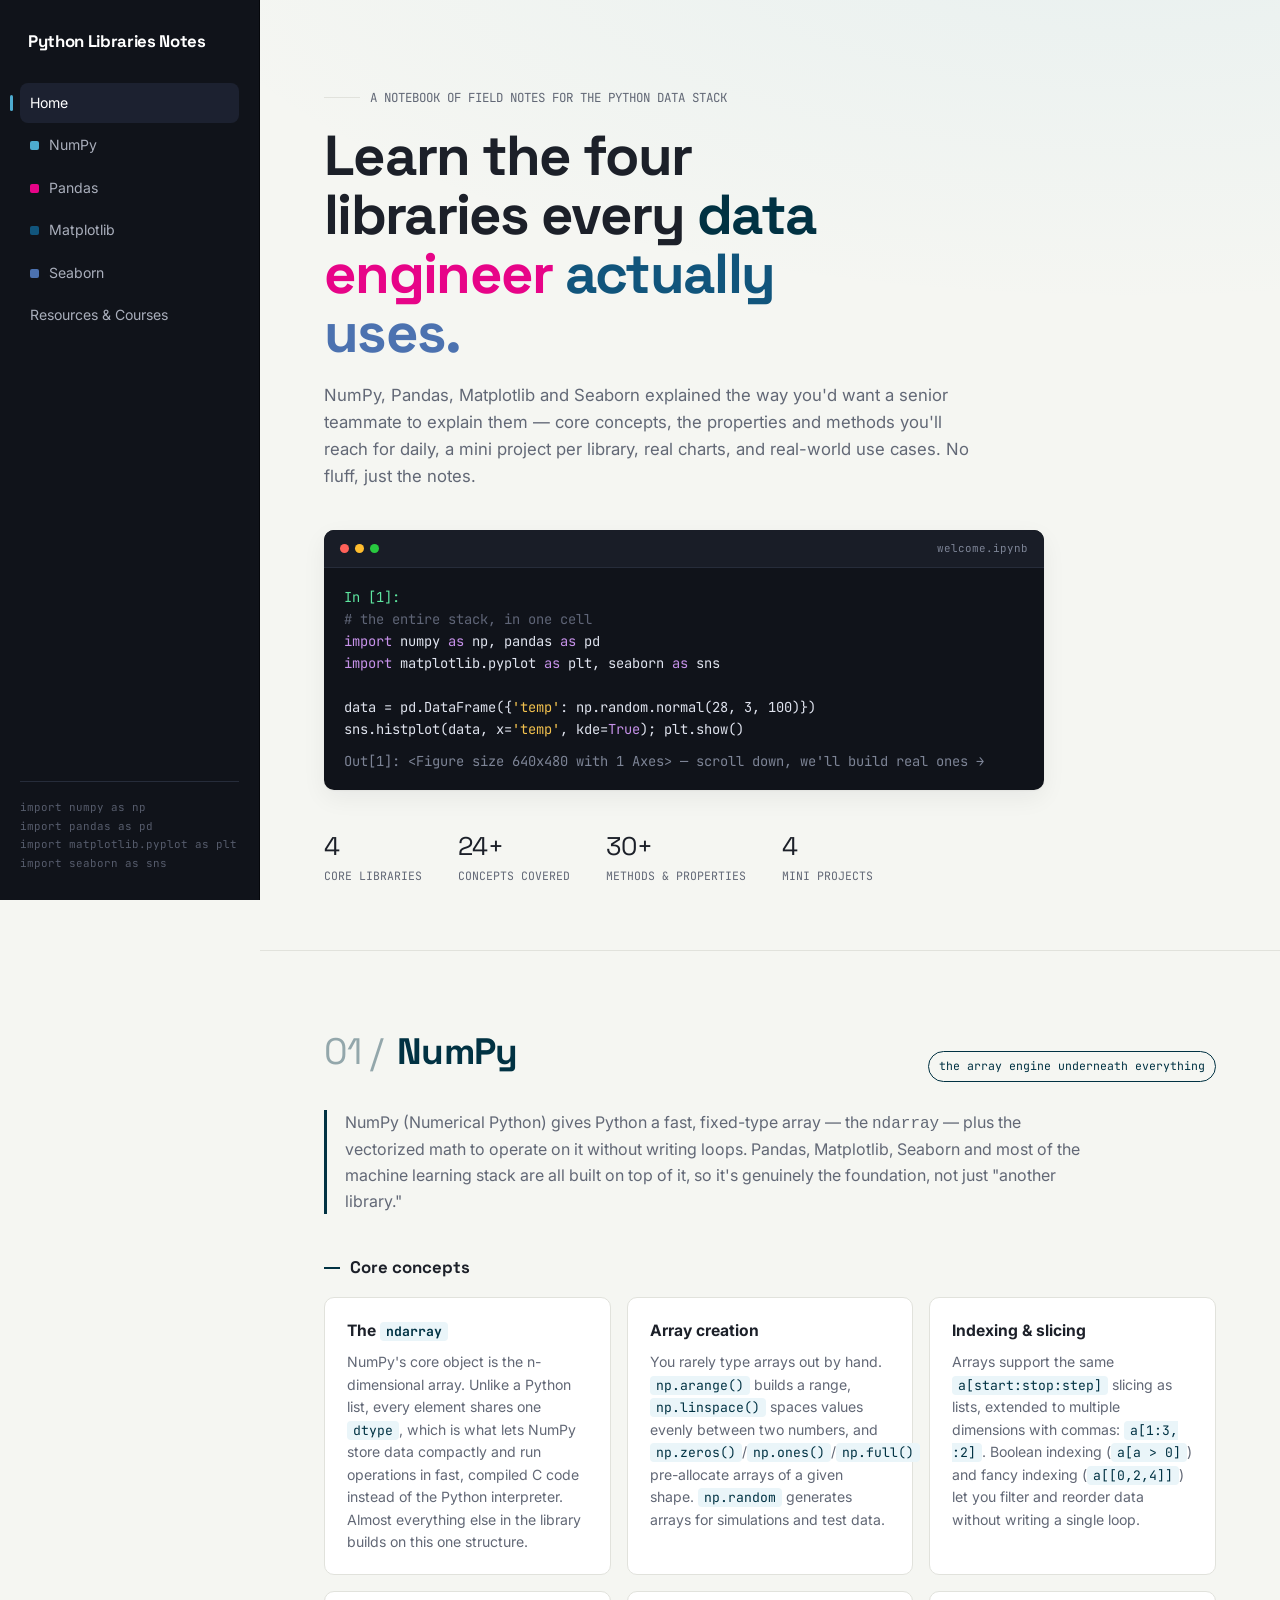
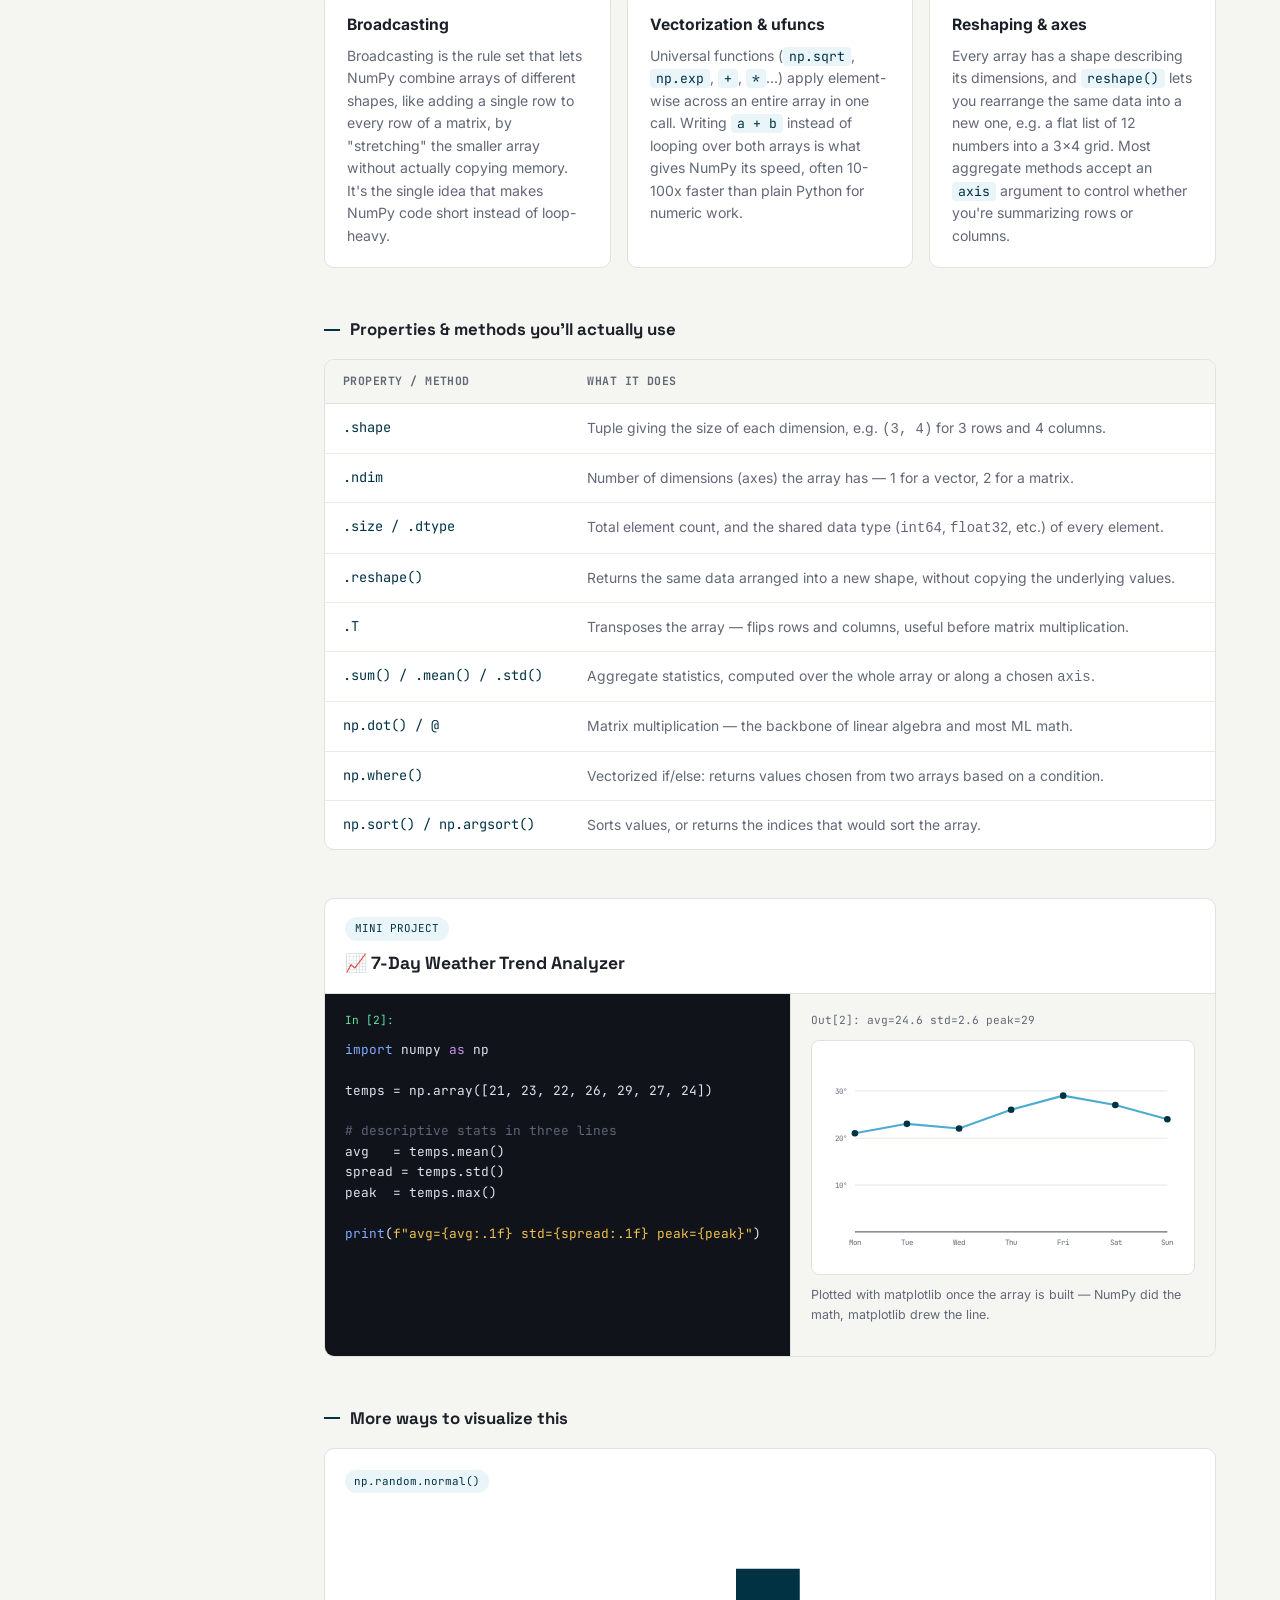
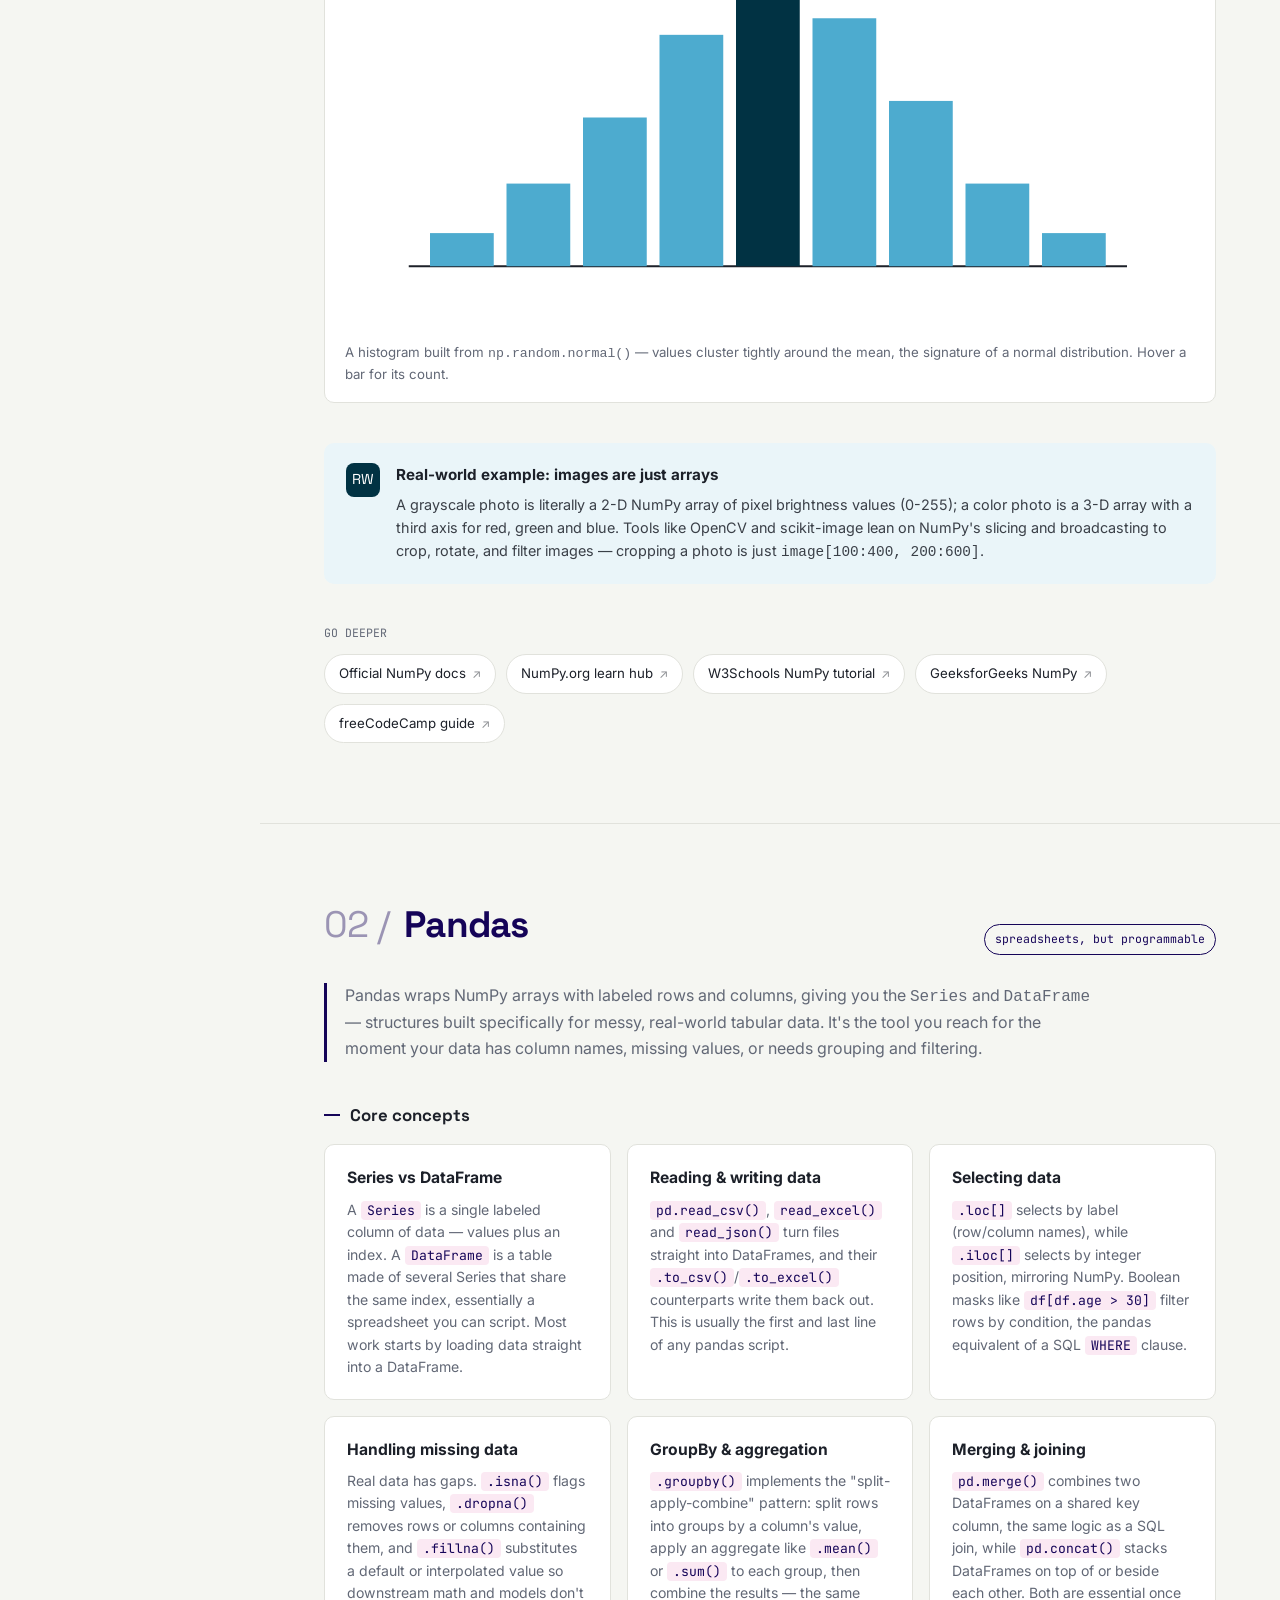
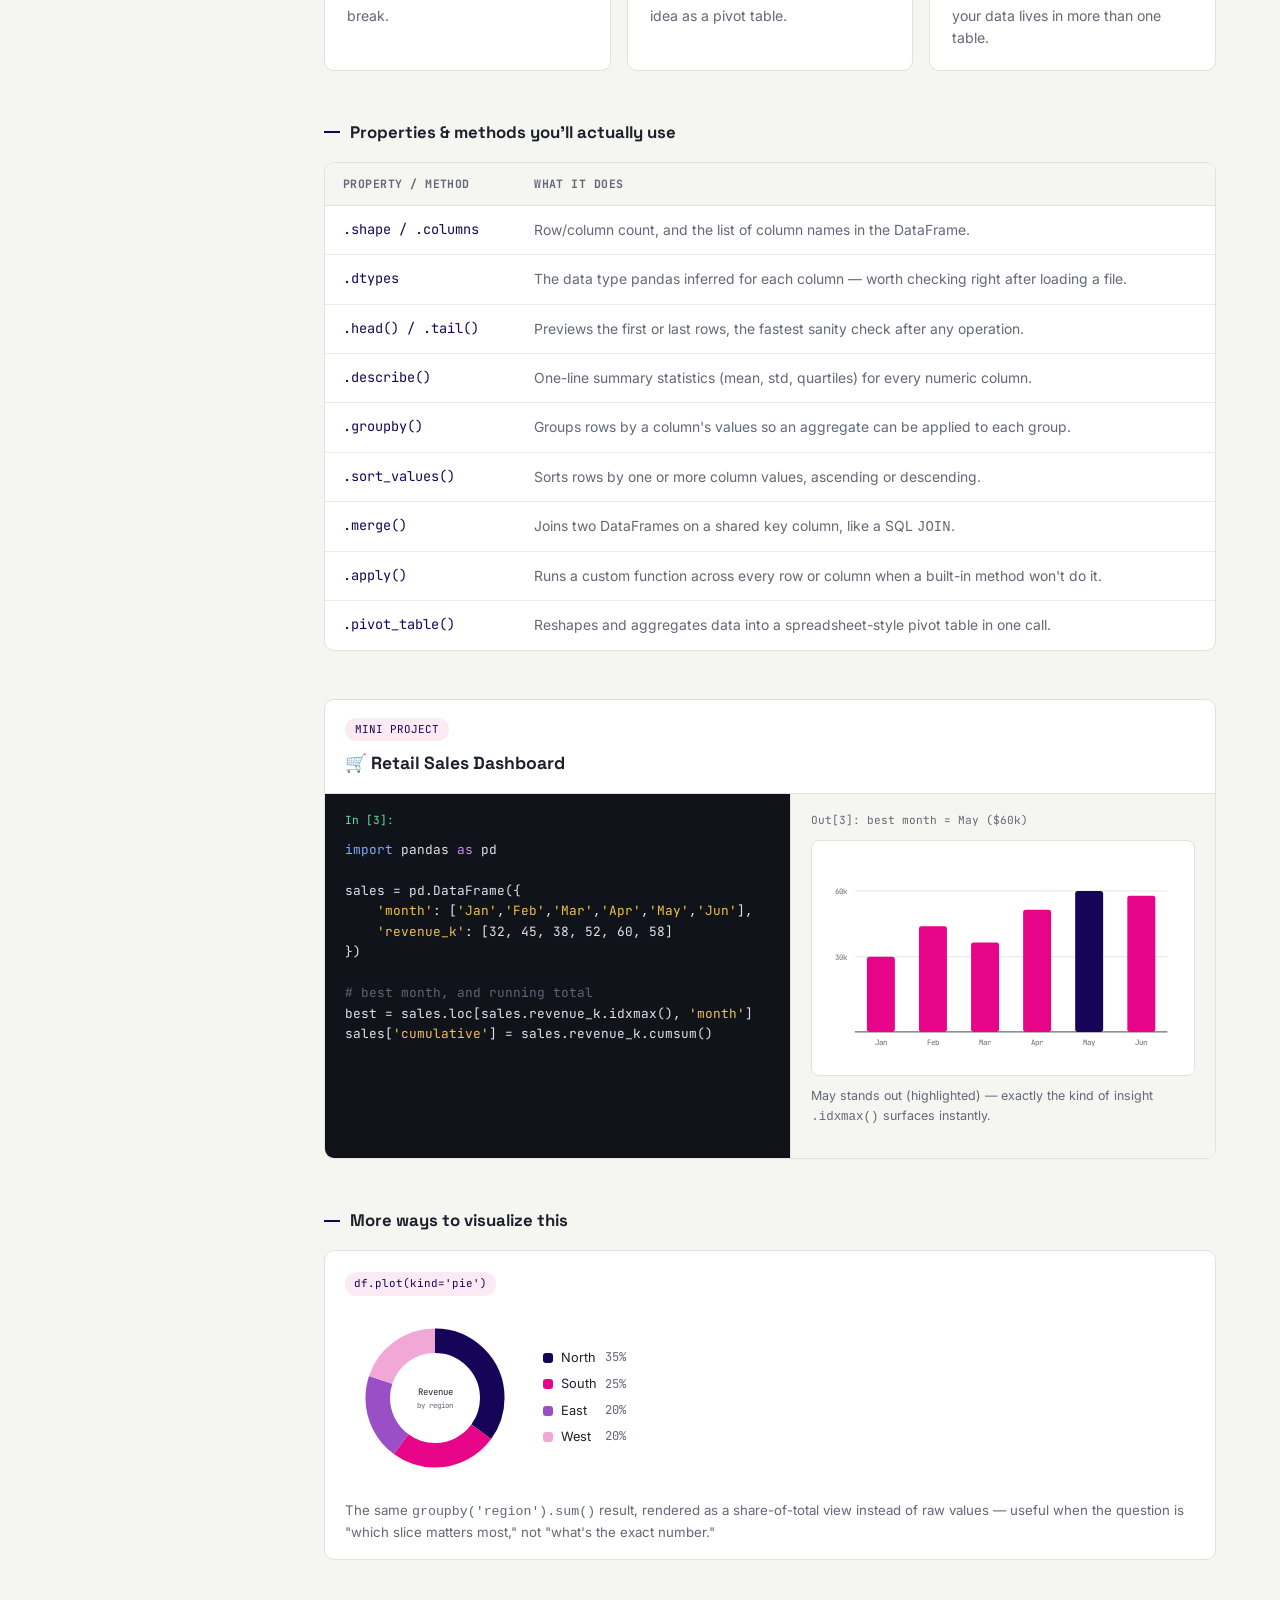
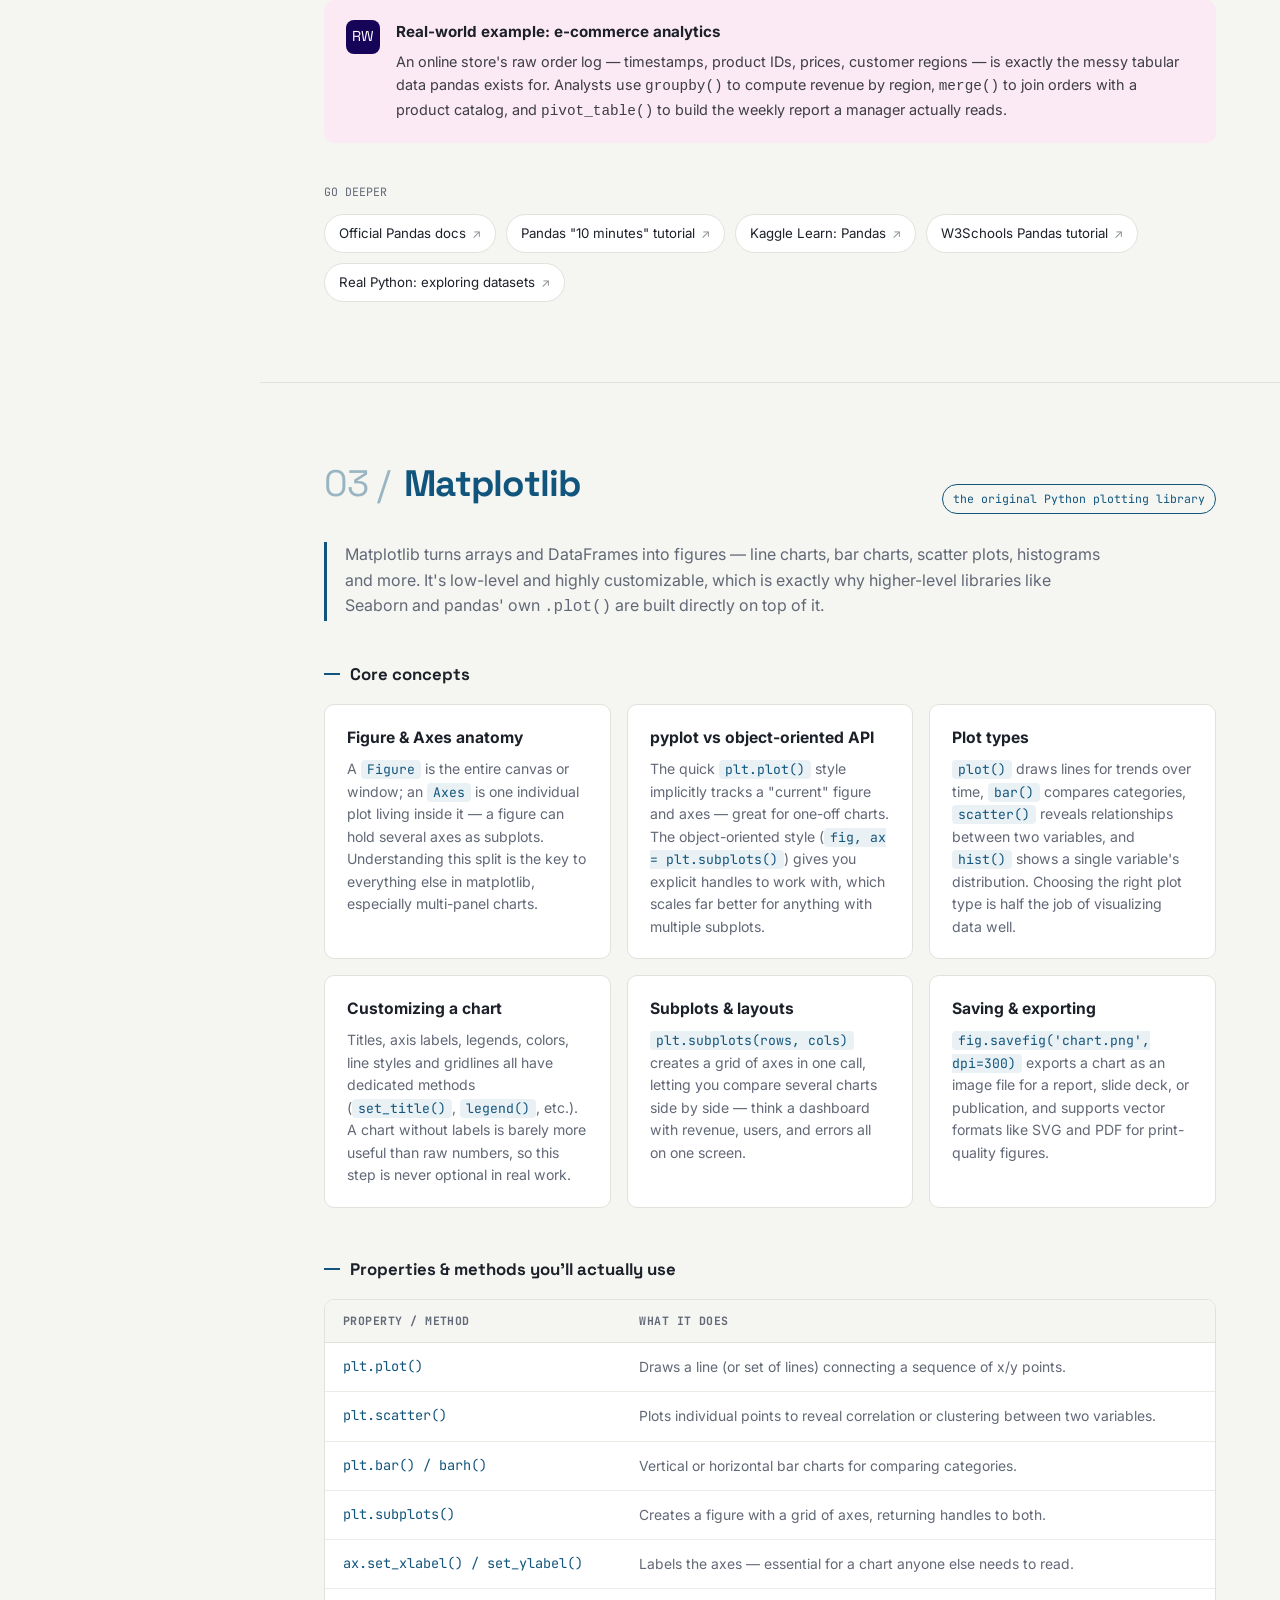
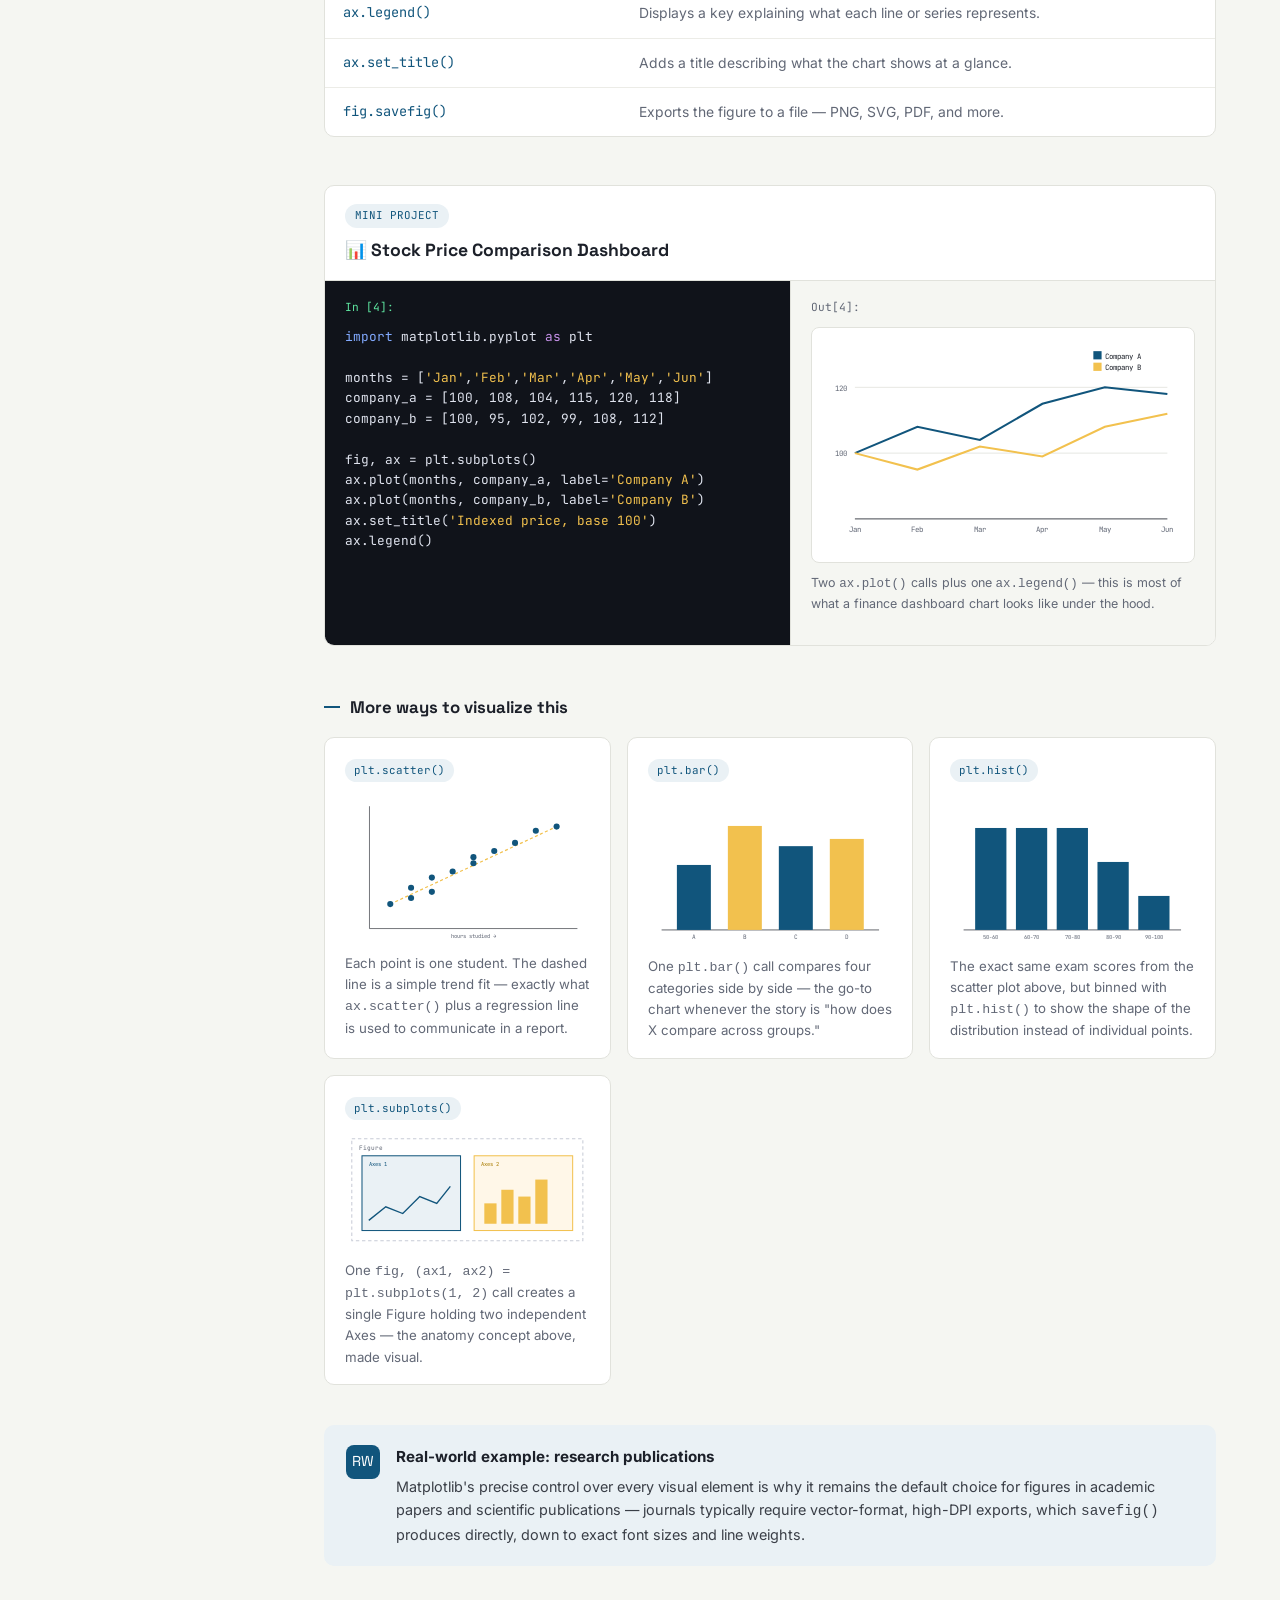
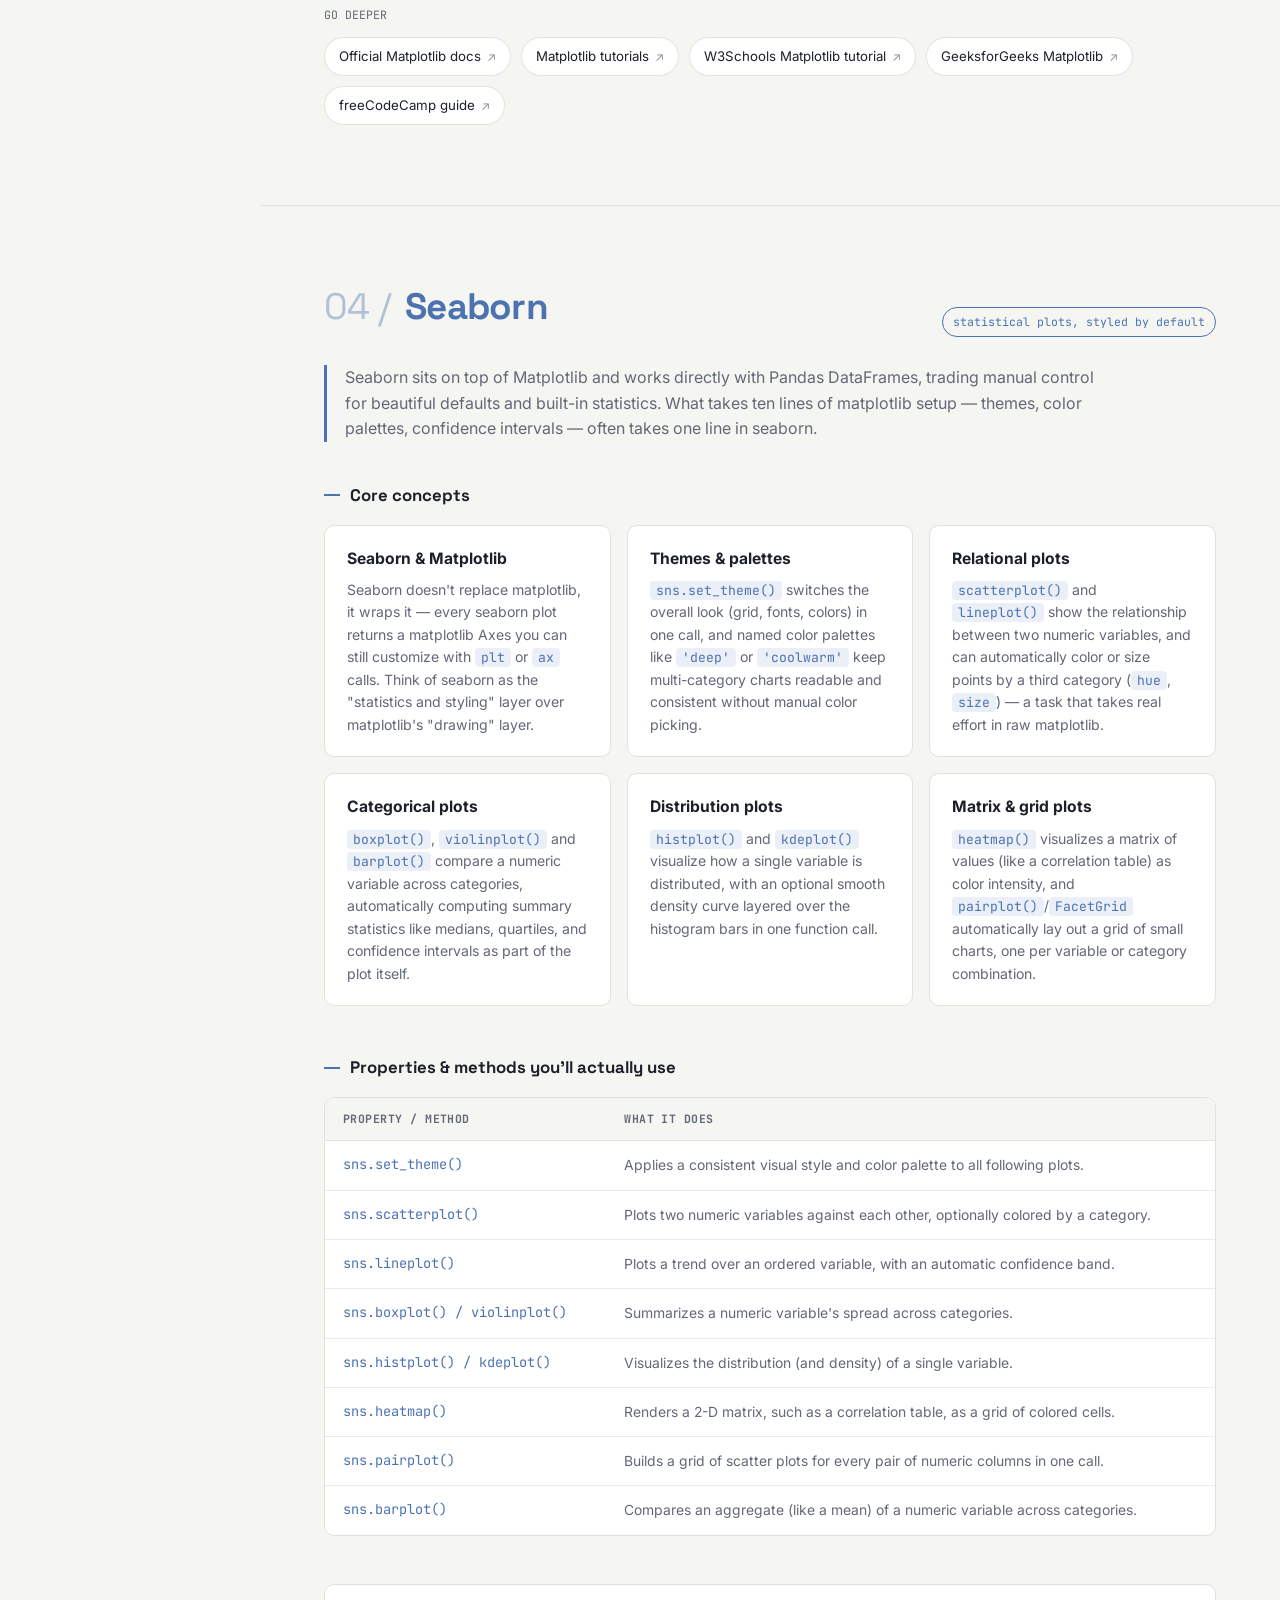
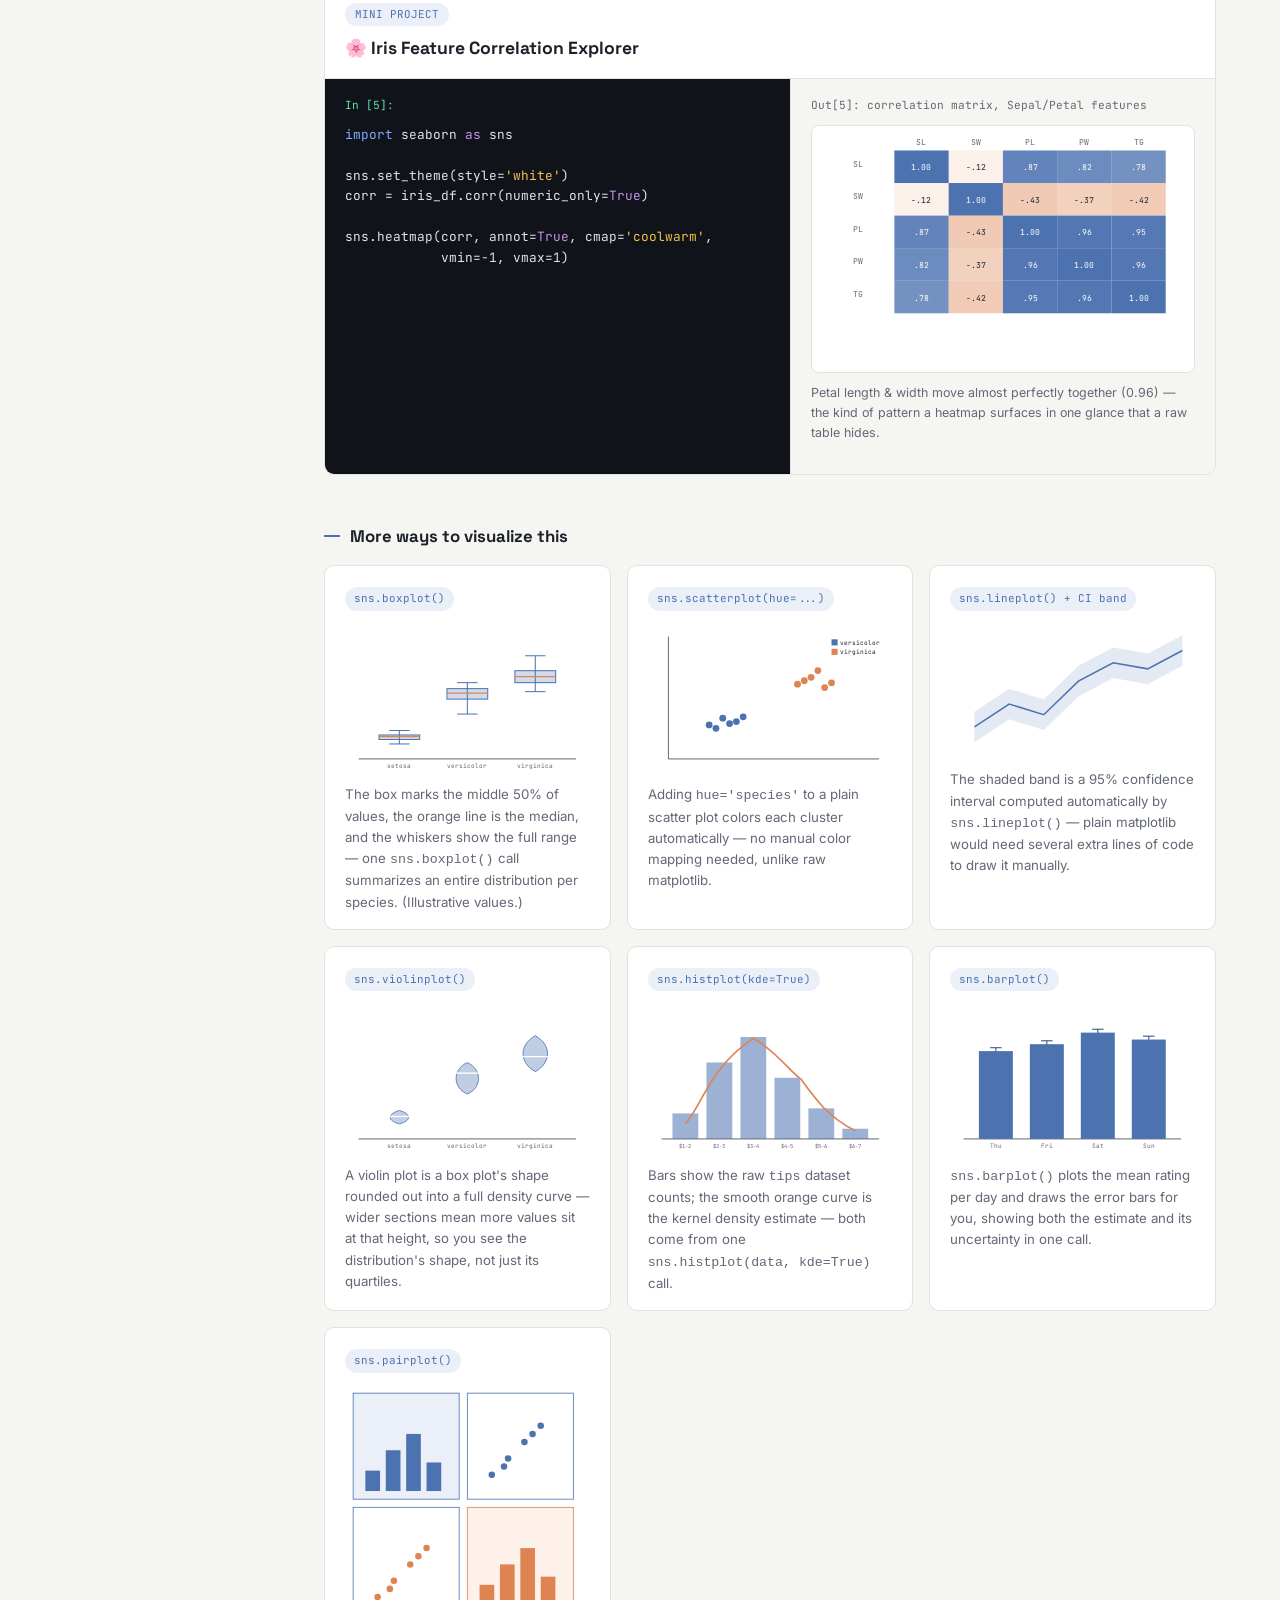
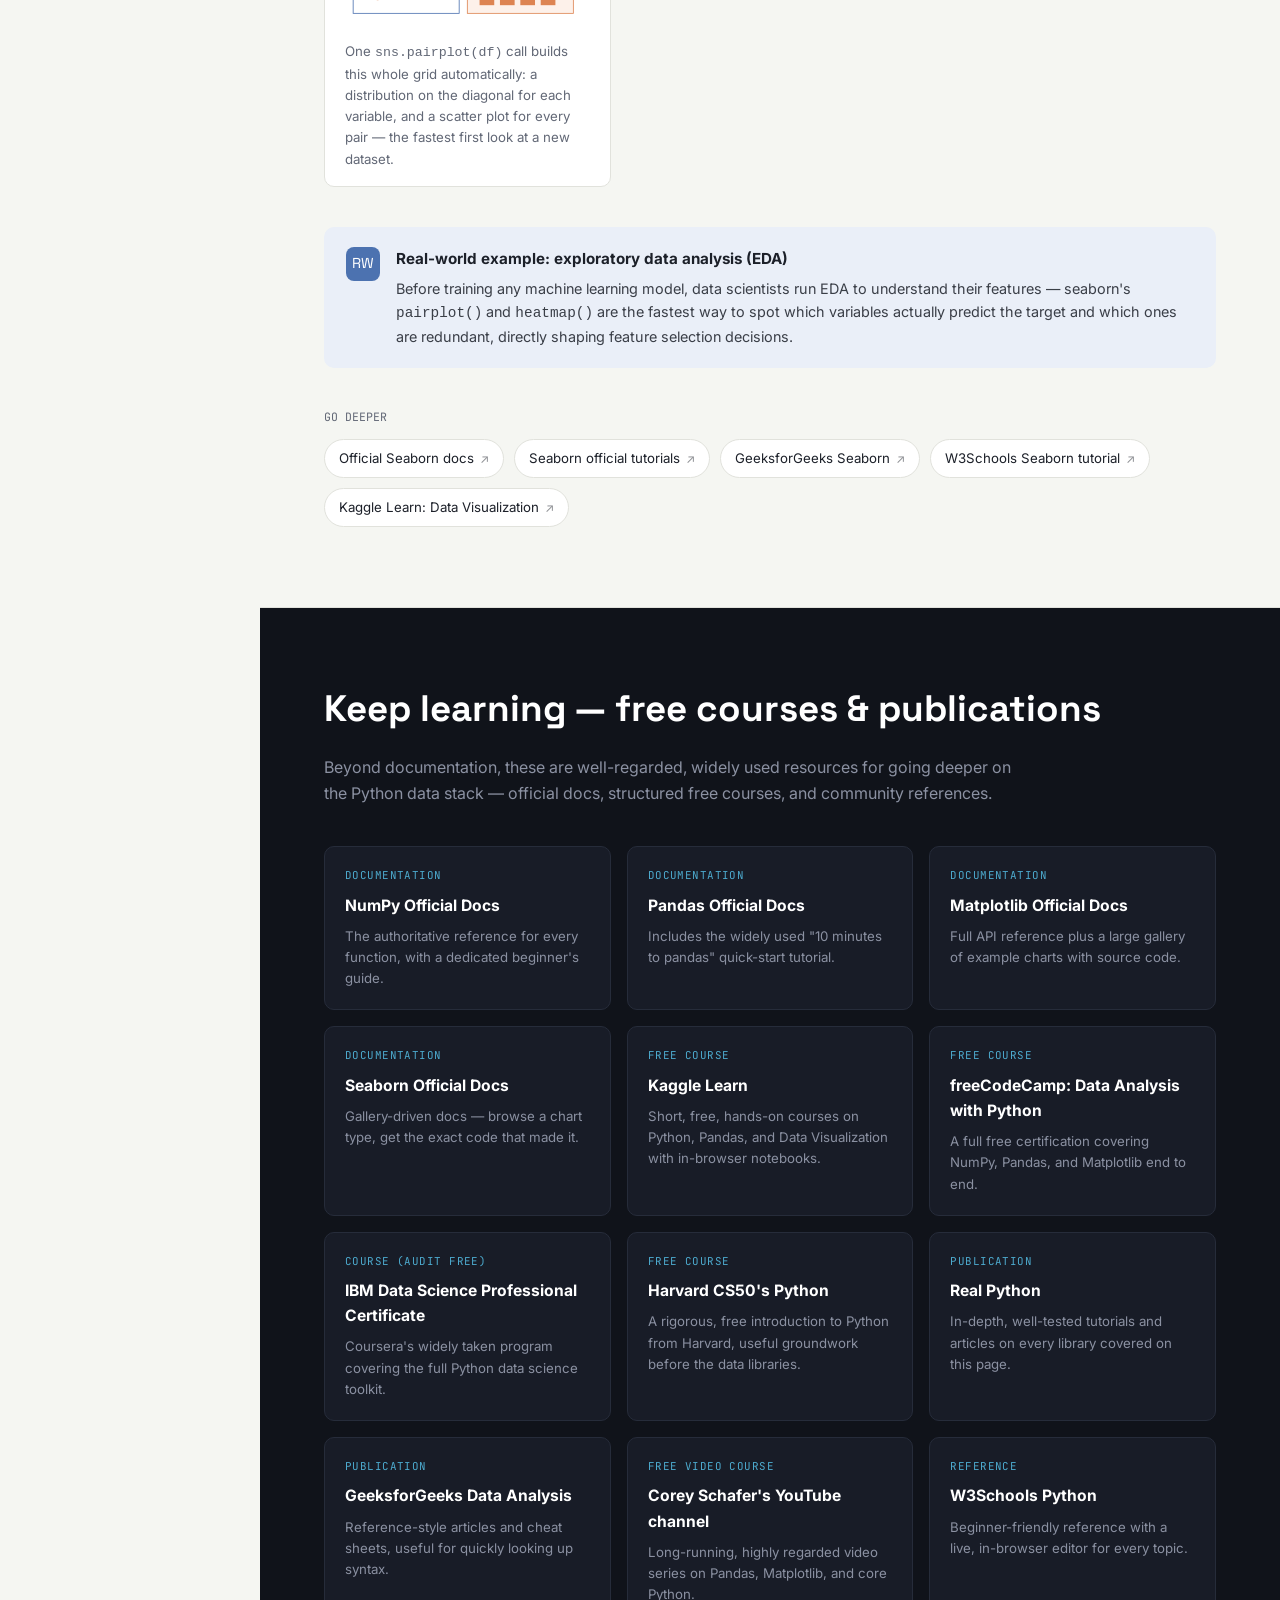
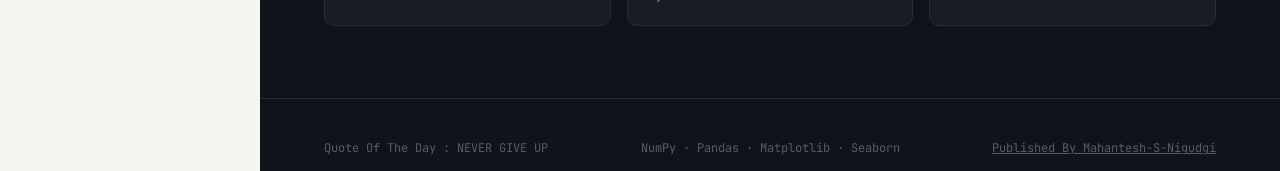
==== commit d98ffcaf: "Python Library Website For Beginners" ====
--- a/index.html
+++ b/index.html
@@ -3,7 +3,7 @@
 <head>
 <meta charset="UTF-8">
 <meta name="viewport" content="width=device-width, initial-scale=1.0">
-<title>Python Library Notes — NumPy, Pandas, Matplotlib &amp; Seaborn</title>
+<title>Python Field Notes — NumPy, Pandas, Matplotlib &amp; Seaborn</title>
 <meta name="description" content="A hands-on notebook-style reference for NumPy, Pandas, Matplotlib and Seaborn — concepts, methods, mini projects, charts and curated learning resources.">
 <link rel="preconnect" href="https://fonts.googleapis.com">
 <link rel="preconnect" href="https://fonts.gstatic.com" crossorigin>
@@ -13,16 +13,16 @@
 <body>
 
 <div class="mobile-topbar">
-  <span>python_library_notes</span>
-  <button id="railToggle" type="button">☰ menu</button>
+  <span>python_field_notes</span>
+  <button id="railToggle" type="button" aria-expanded="false" aria-controls="rail">☰ menu</button>
 </div>
 
 <div class="shell">
 
   <!-- ============ SIDEBAR / KERNEL RAIL ============ -->
   <aside class="rail" id="rail">
-    <div class="rail-brand"><span class="bracket"></span><strong>Python_Library_Notes</strong><span class="bracket"></span></div>
-    <!-- <div class="kernel-status"> kernel : ready — 4 libraries loaded</div> -->
+    <div class="rail-brand"><span class="bracket"></span><strong><b>Python Libraries Notes</b></strong><span class="bracket"></span></div>
+    <!-- <div class="kernel-status"><span class="dot"></span> kernel: ready — 4 libraries loaded</div> -->
     <nav>
       <a class="rail-link" data-nav href="#home">Home</a>
       <a class="rail-link" data-nav href="#numpy"><span class="swatch" style="background:#4dabcf"></span>NumPy</a>
@@ -44,7 +44,7 @@
     <!-- ============ HERO ============ -->
     <section class="hero" id="home">
       <div class="hero-eyebrow"><span class="rule"></span> A NOTEBOOK OF FIELD NOTES FOR THE PYTHON DATA STACK</div>
-      <h1>Learn the four libraries of python which every <span class="accent-numpy">data</span> <span class="accent-pandas">engineer</span> <span class="accent-mpl">actually</span> <span class="accent-sea">uses.</span></h1>
+      <h1>Learn the four libraries every <span class="accent-numpy">data</span> <span class="accent-pandas">engineer</span> <span class="accent-mpl">actually</span> <span class="accent-sea">uses.</span></h1>
       <p class="lede">NumPy, Pandas, Matplotlib and Seaborn explained the way you'd want a senior teammate to explain them — core concepts, the properties and methods you'll reach for daily, a mini project per library, real charts, and real-world use cases. No fluff, just the notes.</p>
 
       <div class="hero-cell">
@@ -166,6 +166,28 @@
             </div>
             <p class="caption">Plotted with matplotlib once the array is built — NumPy did the math, matplotlib drew the line.</p>
           </div>
+        </div>
+      </div>
+
+      <h3 class="block-title gallery-title">More ways to visualize this</h3>
+      <div class="chart-gallery">
+        <div class="chart-card">
+          <span class="chart-tag">np.random.normal()</span>
+          <svg viewBox="0 0 400 200" role="img" aria-label="Histogram of 1000 simulated sensor readings following a bell-shaped normal distribution">
+            <line x1="30" y1="170" x2="368" y2="170" stroke="#1c2029" stroke-width="1"/>
+            <g fill="#4dabcf">
+              <rect data-tip x="40" y="154.4" width="30" height="15.6"><title>Bin 1: 2 readings</title></rect>
+              <rect data-tip x="76" y="131.1" width="30" height="38.9"><title>Bin 2: 5 readings</title></rect>
+              <rect data-tip x="112" y="100" width="30" height="70"><title>Bin 3: 9 readings</title></rect>
+              <rect data-tip x="148" y="61.1" width="30" height="108.9"><title>Bin 4: 14 readings</title></rect>
+              <rect data-tip x="184" y="30" width="30" height="140" fill="#013243"><title>Bin 5 (peak): 18 readings</title></rect>
+              <rect data-tip x="220" y="53.3" width="30" height="116.7"><title>Bin 6: 15 readings</title></rect>
+              <rect data-tip x="256" y="92.2" width="30" height="77.8"><title>Bin 7: 10 readings</title></rect>
+              <rect data-tip x="292" y="131.1" width="30" height="38.9"><title>Bin 8: 5 readings</title></rect>
+              <rect data-tip x="328" y="154.4" width="30" height="15.6"><title>Bin 9: 2 readings</title></rect>
+            </g>
+          </svg>
+          <p class="chart-caption">A histogram built from <code>np.random.normal()</code> — values cluster tightly around the mean, the signature of a normal distribution. Hover a bar for its count.</p>
         </div>
       </div>
 
@@ -288,6 +310,30 @@
         </div>
       </div>
 
+      <h3 class="block-title gallery-title">More ways to visualize this</h3>
+      <div class="chart-gallery">
+        <div class="chart-card">
+          <span class="chart-tag">df.plot(kind='pie')</span>
+          <div class="donut-wrap">
+            <svg viewBox="0 0 220 220" width="180" role="img" aria-label="Donut chart of revenue share by region: North 35%, South 25%, East 20%, West 20%">
+              <circle data-tip cx="110" cy="110" r="70" fill="none" stroke="#150458" stroke-width="30" stroke-dasharray="153.94 285.88" stroke-dashoffset="0" transform="rotate(-90 110 110)"><title>North: 35%</title></circle>
+              <circle data-tip cx="110" cy="110" r="70" fill="none" stroke="#e70488" stroke-width="30" stroke-dasharray="109.96 329.86" stroke-dashoffset="-153.94" transform="rotate(-90 110 110)"><title>South: 25%</title></circle>
+              <circle data-tip cx="110" cy="110" r="70" fill="none" stroke="#9a4fc7" stroke-width="30" stroke-dasharray="87.96 351.86" stroke-dashoffset="-263.9" transform="rotate(-90 110 110)"><title>East: 20%</title></circle>
+              <circle data-tip cx="110" cy="110" r="70" fill="none" stroke="#f2a8d6" stroke-width="30" stroke-dasharray="87.96 351.86" stroke-dashoffset="-351.86" transform="rotate(-90 110 110)"><title>West: 20%</title></circle>
+              <text x="110" y="106" text-anchor="middle" font-family="JetBrains Mono" font-size="11" fill="#1c2029">Revenue</text>
+              <text x="110" y="122" text-anchor="middle" font-family="JetBrains Mono" font-size="9" fill="#626876">by region</text>
+            </svg>
+            <ul class="donut-legend">
+              <li><span class="sw" style="background:#150458"></span>North<span class="pct">35%</span></li>
+              <li><span class="sw" style="background:#e70488"></span>South<span class="pct">25%</span></li>
+              <li><span class="sw" style="background:#9a4fc7"></span>East<span class="pct">20%</span></li>
+              <li><span class="sw" style="background:#f2a8d6"></span>West<span class="pct">20%</span></li>
+            </ul>
+          </div>
+          <p class="chart-caption">The same <code>groupby('region').sum()</code> result, rendered as a share-of-total view instead of raw values — useful when the question is "which slice matters most," not "what's the exact number."</p>
+        </div>
+      </div>
+
       <div class="real-world">
         <div class="icon">RW</div>
         <div>
@@ -405,6 +451,88 @@
         </div>
       </div>
 
+      <h3 class="block-title gallery-title">More ways to visualize this</h3>
+      <div class="chart-gallery">
+        <div class="chart-card">
+          <span class="chart-tag">plt.scatter()</span>
+          <svg viewBox="0 0 400 240" role="img" aria-label="Scatter plot of hours studied versus exam score for twelve students, showing a positive relationship">
+            <line x1="40" y1="220" x2="380" y2="220" stroke="#1c2029" stroke-width="1"/>
+            <line x1="40" y1="20" x2="40" y2="220" stroke="#1c2029" stroke-width="1"/>
+            <line x1="74" y1="180" x2="346" y2="53.3" stroke="#f2c14e" stroke-width="2" stroke-dasharray="5 4"/>
+            <g fill="#11557c">
+              <circle data-tip cx="74" cy="180" r="5"><title>1 hr → 52 pts</title></circle>
+              <circle data-tip cx="108" cy="170" r="5"><title>2 hr → 55 pts</title></circle>
+              <circle data-tip cx="108" cy="153.3" r="5"><title>2 hr → 60 pts</title></circle>
+              <circle data-tip cx="142" cy="160" r="5"><title>3 hr → 58 pts</title></circle>
+              <circle data-tip cx="142" cy="136.7" r="5"><title>3 hr → 65 pts</title></circle>
+              <circle data-tip cx="176" cy="126.7" r="5"><title>4 hr → 68 pts</title></circle>
+              <circle data-tip cx="210" cy="113.3" r="5"><title>5 hr → 72 pts</title></circle>
+              <circle data-tip cx="210" cy="103.3" r="5"><title>5 hr → 75 pts</title></circle>
+              <circle data-tip cx="244" cy="93.3" r="5"><title>6 hr → 78 pts</title></circle>
+              <circle data-tip cx="278" cy="80" r="5"><title>7 hr → 82 pts</title></circle>
+              <circle data-tip cx="312" cy="60" r="5"><title>8 hr → 88 pts</title></circle>
+              <circle data-tip cx="346" cy="53.3" r="5"><title>9 hr → 90 pts</title></circle>
+            </g>
+            <text x="210" y="236" text-anchor="middle" font-family="JetBrains Mono" font-size="9" fill="#626876">hours studied →</text>
+          </svg>
+          <p class="chart-caption">Each point is one student. The dashed line is a simple trend fit — exactly what <code>ax.scatter()</code> plus a regression line is used to communicate in a report.</p>
+        </div>
+
+        <div class="chart-card">
+          <span class="chart-tag">plt.bar()</span>
+          <svg viewBox="0 0 360 220" role="img" aria-label="Bar chart comparing unit sales of four products, A through D">
+            <line x1="20" y1="200" x2="340" y2="200" stroke="#1c2029" stroke-width="1"/>
+            <g>
+              <rect data-tip x="42.5" y="104.4" width="50" height="95.6" fill="#11557c"><title>Product A: 45 units</title></rect>
+              <rect data-tip x="117.5" y="47" width="50" height="153" fill="#f2c14e"><title>Product B: 72 units</title></rect>
+              <rect data-tip x="192.5" y="76.75" width="50" height="123.25" fill="#11557c"><title>Product C: 58 units</title></rect>
+              <rect data-tip x="267.5" y="66.1" width="50" height="133.9" fill="#f2c14e"><title>Product D: 63 units</title></rect>
+            </g>
+            <g font-family="JetBrains Mono" font-size="9" fill="#626876" text-anchor="middle">
+              <text x="67.5" y="214">A</text><text x="142.5" y="214">B</text><text x="217.5" y="214">C</text><text x="292.5" y="214">D</text>
+            </g>
+          </svg>
+          <p class="chart-caption">One <code>plt.bar()</code> call compares four categories side by side — the go-to chart whenever the story is "how does X compare across groups."</p>
+        </div>
+
+        <div class="chart-card">
+          <span class="chart-tag">plt.hist()</span>
+          <svg viewBox="0 0 360 220" role="img" aria-label="Histogram of the same twelve students' exam scores from the scatter plot, grouped into five score ranges">
+            <line x1="20" y1="200" x2="340" y2="200" stroke="#1c2029" stroke-width="1"/>
+            <g fill="#11557c">
+              <rect data-tip x="37" y="50" width="46" height="150"><title>50–60: 3 students</title></rect>
+              <rect data-tip x="97" y="50" width="46" height="150"><title>60–70: 3 students</title></rect>
+              <rect data-tip x="157" y="50" width="46" height="150"><title>70–80: 3 students</title></rect>
+              <rect data-tip x="217" y="100" width="46" height="100"><title>80–90: 2 students</title></rect>
+              <rect data-tip x="277" y="150" width="46" height="50"><title>90–100: 1 student</title></rect>
+            </g>
+            <g font-family="JetBrains Mono" font-size="8" fill="#626876" text-anchor="middle">
+              <text x="60" y="214">50-60</text><text x="120" y="214">60-70</text><text x="180" y="214">70-80</text>
+              <text x="240" y="214">80-90</text><text x="300" y="214">90-100</text>
+            </g>
+          </svg>
+          <p class="chart-caption">The exact same exam scores from the scatter plot above, but binned with <code>plt.hist()</code> to show the shape of the distribution instead of individual points.</p>
+        </div>
+
+        <div class="chart-card">
+          <span class="chart-tag">plt.subplots()</span>
+          <svg viewBox="0 0 360 170" role="img" aria-label="Diagram of one Figure containing two Axes side by side, created with plt.subplots(1,2)">
+            <rect x="10" y="10" width="340" height="150" fill="none" stroke="#c7cbd6" stroke-width="1.5" stroke-dasharray="5 4"/>
+            <text x="20" y="26" font-family="JetBrains Mono" font-size="9" fill="#626876">Figure</text>
+            <rect x="25" y="35" width="145" height="110" fill="#eaf1f5" stroke="#11557c" stroke-width="1.5"/>
+            <text x="35" y="50" font-family="JetBrains Mono" font-size="8" fill="#11557c">Axes 1</text>
+            <polyline points="35,130 60,110 85,120 110,95 135,105 155,80" fill="none" stroke="#11557c" stroke-width="2"/>
+            <rect x="190" y="35" width="145" height="110" fill="#fff7e8" stroke="#f2c14e" stroke-width="1.5"/>
+            <text x="200" y="50" font-family="JetBrains Mono" font-size="8" fill="#a97c00">Axes 2</text>
+            <g fill="#f2c14e">
+              <rect x="205" y="105" width="18" height="30"/><rect x="230" y="85" width="18" height="50"/>
+              <rect x="255" y="95" width="18" height="40"/><rect x="280" y="70" width="18" height="65"/>
+            </g>
+          </svg>
+          <p class="chart-caption">One <code>fig, (ax1, ax2) = plt.subplots(1, 2)</code> call creates a single Figure holding two independent Axes — the anatomy concept above, made visual.</p>
+        </div>
+      </div>
+
       <div class="real-world">
         <div class="icon">RW</div>
         <div>
@@ -557,6 +685,162 @@
         </div>
       </div>
 
+      <h3 class="block-title gallery-title">More ways to visualize this</h3>
+      <div class="chart-gallery">
+        <div class="chart-card">
+          <span class="chart-tag">sns.boxplot()</span>
+          <svg viewBox="0 0 360 220" role="img" aria-label="Box plot comparing petal length distribution across three iris species: setosa, versicolor and virginica">
+            <line x1="20" y1="200" x2="340" y2="200" stroke="#1c2029" stroke-width="1"/>
+            <g stroke="#4c72b0" stroke-width="1.5" fill="none">
+              <line x1="80" y1="178" x2="80" y2="158.2"/>
+              <line x1="65" y1="178" x2="95" y2="178"/>
+              <line x1="65" y1="158.2" x2="95" y2="158.2"/>
+              <rect x="50" y="164.8" width="60" height="6.6" fill="#4c72b0" fill-opacity="0.25"/>
+              <line x1="50" y1="167" x2="110" y2="167" stroke="#dd8452" stroke-width="2"/>
+            </g>
+            <g stroke="#4c72b0" stroke-width="1.5" fill="none">
+              <line x1="180" y1="134" x2="180" y2="87.8"/>
+              <line x1="165" y1="134" x2="195" y2="134"/>
+              <line x1="165" y1="87.8" x2="195" y2="87.8"/>
+              <rect x="150" y="96.6" width="60" height="15.4" fill="#4c72b0" fill-opacity="0.25"/>
+              <line x1="150" y1="103.2" x2="210" y2="103.2" stroke="#dd8452" stroke-width="2"/>
+            </g>
+            <g stroke="#4c72b0" stroke-width="1.5" fill="none">
+              <line x1="280" y1="101" x2="280" y2="48.2"/>
+              <line x1="265" y1="101" x2="295" y2="101"/>
+              <line x1="265" y1="48.2" x2="295" y2="48.2"/>
+              <rect x="250" y="70.2" width="60" height="17.6" fill="#4c72b0" fill-opacity="0.25"/>
+              <line x1="250" y1="79" x2="310" y2="79" stroke="#dd8452" stroke-width="2"/>
+            </g>
+            <g font-family="JetBrains Mono" font-size="9" fill="#626876" text-anchor="middle">
+              <text x="80" y="214">setosa</text>
+              <text x="180" y="214">versicolor</text>
+              <text x="280" y="214">virginica</text>
+            </g>
+          </svg>
+          <p class="chart-caption">The box marks the middle 50% of values, the orange line is the median, and the whiskers show the full range — one <code>sns.boxplot()</code> call summarizes an entire distribution per species. (Illustrative values.)</p>
+        </div>
+
+        <div class="chart-card">
+          <span class="chart-tag">sns.scatterplot(hue=...)</span>
+          <svg viewBox="0 0 360 220" role="img" aria-label="Scatter plot of petal length versus petal width, colored by species, showing two separated clusters">
+            <line x1="30" y1="200" x2="340" y2="200" stroke="#1c2029" stroke-width="1"/>
+            <line x1="30" y1="20" x2="30" y2="200" stroke="#1c2029" stroke-width="1"/>
+            <g fill="#4c72b0">
+              <circle data-tip cx="90" cy="150" r="5"><title>versicolor</title></circle>
+              <circle data-tip cx="110" cy="140" r="5"><title>versicolor</title></circle>
+              <circle data-tip cx="130" cy="145" r="5"><title>versicolor</title></circle>
+              <circle data-tip cx="100" cy="155" r="5"><title>versicolor</title></circle>
+              <circle data-tip cx="120" cy="148" r="5"><title>versicolor</title></circle>
+              <circle data-tip cx="140" cy="138" r="5"><title>versicolor</title></circle>
+            </g>
+            <g fill="#dd8452">
+              <circle data-tip cx="220" cy="90" r="5"><title>virginica</title></circle>
+              <circle data-tip cx="240" cy="80" r="5"><title>virginica</title></circle>
+              <circle data-tip cx="260" cy="95" r="5"><title>virginica</title></circle>
+              <circle data-tip cx="230" cy="85" r="5"><title>virginica</title></circle>
+              <circle data-tip cx="250" cy="70" r="5"><title>virginica</title></circle>
+              <circle data-tip cx="270" cy="88" r="5"><title>virginica</title></circle>
+            </g>
+            <g font-family="JetBrains Mono" font-size="9">
+              <rect x="270" y="24" width="9" height="9" fill="#4c72b0"/><text x="283" y="32" fill="#1c2029">versicolor</text>
+              <rect x="270" y="38" width="9" height="9" fill="#dd8452"/><text x="283" y="46" fill="#1c2029">virginica</text>
+            </g>
+          </svg>
+          <p class="chart-caption">Adding <code>hue='species'</code> to a plain scatter plot colors each cluster automatically — no manual color mapping needed, unlike raw matplotlib.</p>
+        </div>
+
+        <div class="chart-card">
+          <span class="chart-tag">sns.lineplot() + CI band</span>
+          <svg viewBox="0 0 400 220" role="img" aria-label="Line plot of average daily active users over a week with a shaded confidence interval band">
+            <line x1="40" y1="220" x2="380" y2="220" stroke="#1c2029" stroke-width="1"/>
+            <polygon points="40,145 96.7,107.5 153.3,125 210,70 266.7,40 323.3,50 380,20 380,70 323.3,100 266.7,90 210,120 153.3,175 96.7,157.5 40,195" fill="#4c72b0" opacity="0.15"/>
+            <polyline points="40,170 96.7,132.5 153.3,150 210,95 266.7,65 323.3,75 380,45" fill="none" stroke="#4c72b0" stroke-width="2.5"/>
+            <g font-family="JetBrains Mono" font-size="9" fill="#626876" text-anchor="middle">
+              <text x="40" y="234">Mon</text><text x="96.7" y="234">Tue</text><text x="153.3" y="234">Wed</text>
+              <text x="210" y="234">Thu</text><text x="266.7" y="234">Fri</text><text x="323.3" y="234">Sat</text><text x="380" y="234">Sun</text>
+            </g>
+          </svg>
+          <p class="chart-caption">The shaded band is a 95% confidence interval computed automatically by <code>sns.lineplot()</code> — plain matplotlib would need several extra lines of code to draw it manually.</p>
+        </div>
+
+        <div class="chart-card">
+          <span class="chart-tag">sns.violinplot()</span>
+          <svg viewBox="0 0 360 220" role="img" aria-label="Violin plot showing the full density shape of petal length across three iris species">
+            <line x1="20" y1="200" x2="340" y2="200" stroke="#1c2029" stroke-width="1"/>
+            <path d="M 80,158.2 C 98,163 98,173.2 80,178 C 62,173.2 62,163 80,158.2 Z" fill="#4c72b0" fill-opacity="0.35" stroke="#4c72b0" stroke-width="1.2"/>
+            <line x1="65" y1="167" x2="95" y2="167" stroke="#fff" stroke-width="2"/>
+            <path d="M 180,87.8 C 202,97 202,124.8 180,134 C 158,124.8 158,97 180,87.8 Z" fill="#4c72b0" fill-opacity="0.35" stroke="#4c72b0" stroke-width="1.2"/>
+            <line x1="158" y1="103.2" x2="202" y2="103.2" stroke="#fff" stroke-width="2"/>
+            <path d="M 280,48.2 C 304,61 304,88 280,101 C 256,88 256,61 280,48.2 Z" fill="#4c72b0" fill-opacity="0.35" stroke="#4c72b0" stroke-width="1.2"/>
+            <line x1="256" y1="79" x2="304" y2="79" stroke="#fff" stroke-width="2"/>
+            <g font-family="JetBrains Mono" font-size="9" fill="#626876" text-anchor="middle">
+              <text x="80" y="214">setosa</text><text x="180" y="214">versicolor</text><text x="280" y="214">virginica</text>
+            </g>
+          </svg>
+          <p class="chart-caption">A violin plot is a box plot's shape rounded out into a full density curve — wider sections mean more values sit at that height, so you see the distribution's shape, not just its quartiles.</p>
+        </div>
+
+        <div class="chart-card">
+          <span class="chart-tag">sns.histplot(kde=True)</span>
+          <svg viewBox="0 0 360 220" role="img" aria-label="Histogram of restaurant tip amounts with a smooth density curve overlaid">
+            <line x1="20" y1="200" x2="340" y2="200" stroke="#1c2029" stroke-width="1"/>
+            <g fill="#4c72b0" fill-opacity="0.55">
+              <rect data-tip x="36" y="162.5" width="38" height="37.5"><title>$1–2: 5 bills</title></rect>
+              <rect data-tip x="86" y="87.5" width="38" height="112.5"><title>$2–3: 15 bills</title></rect>
+              <rect data-tip x="136" y="50" width="38" height="150"><title>$3–4: 20 bills</title></rect>
+              <rect data-tip x="186" y="110" width="38" height="90"><title>$4–5: 12 bills</title></rect>
+              <rect data-tip x="236" y="155" width="38" height="45"><title>$5–6: 6 bills</title></rect>
+              <rect data-tip x="286" y="185" width="38" height="15"><title>$6–7: 2 bills</title></rect>
+            </g>
+            <path d="M 55,178 C 80,150 90,95 155,52 C 190,72 210,102 225,112 C 245,140 265,168 305,188" fill="none" stroke="#dd8452" stroke-width="2.5"/>
+            <g font-family="JetBrains Mono" font-size="8" fill="#626876" text-anchor="middle">
+              <text x="55" y="214">$1-2</text><text x="105" y="214">$2-3</text><text x="155" y="214">$3-4</text>
+              <text x="205" y="214">$4-5</text><text x="255" y="214">$5-6</text><text x="305" y="214">$6-7</text>
+            </g>
+          </svg>
+          <p class="chart-caption">Bars show the raw <code>tips</code> dataset counts; the smooth orange curve is the kernel density estimate — both come from one <code>sns.histplot(data, kde=True)</code> call.</p>
+        </div>
+
+        <div class="chart-card">
+          <span class="chart-tag">sns.barplot()</span>
+          <svg viewBox="0 0 360 220" role="img" aria-label="Bar plot of average customer satisfaction rating by day, Thursday through Sunday, with error bars">
+            <line x1="20" y1="200" x2="340" y2="200" stroke="#1c2029" stroke-width="1"/>
+            <g stroke="#2b4d78" stroke-width="1.5">
+              <line x1="67.5" y1="65.8" x2="67.5" y2="75.8"/><line x1="59" y1="65.8" x2="76" y2="65.8"/><line x1="59" y1="75.8" x2="76" y2="75.8"/>
+              <line x1="142.5" y1="55.6" x2="142.5" y2="65.6"/><line x1="134" y1="55.6" x2="151" y2="55.6"/><line x1="134" y1="65.6" x2="151" y2="65.6"/>
+              <line x1="217.5" y1="38.6" x2="217.5" y2="48.6"/><line x1="209" y1="38.6" x2="226" y2="38.6"/><line x1="209" y1="48.6" x2="226" y2="48.6"/>
+              <line x1="292.5" y1="48.8" x2="292.5" y2="58.8"/><line x1="284" y1="48.8" x2="301" y2="48.8"/><line x1="284" y1="58.8" x2="301" y2="58.8"/>
+            </g>
+            <g fill="#4c72b0">
+              <rect data-tip x="42.5" y="70.8" width="50" height="129.2"><title>Thu: 3.8 / 5</title></rect>
+              <rect data-tip x="117.5" y="60.6" width="50" height="139.4"><title>Fri: 4.1 / 5</title></rect>
+              <rect data-tip x="192.5" y="43.6" width="50" height="156.4"><title>Sat: 4.6 / 5</title></rect>
+              <rect data-tip x="267.5" y="53.8" width="50" height="146.2"><title>Sun: 4.3 / 5</title></rect>
+            </g>
+            <g font-family="JetBrains Mono" font-size="9" fill="#626876" text-anchor="middle">
+              <text x="67.5" y="214">Thu</text><text x="142.5" y="214">Fri</text><text x="217.5" y="214">Sat</text><text x="292.5" y="214">Sun</text>
+            </g>
+          </svg>
+          <p class="chart-caption"><code>sns.barplot()</code> plots the mean rating per day and draws the error bars for you, showing both the estimate and its uncertainty in one call.</p>
+        </div>
+
+        <div class="chart-card">
+          <span class="chart-tag">sns.pairplot()</span>
+          <svg viewBox="0 0 300 300" role="img" aria-label="Pair plot grid showing histograms on the diagonal and scatter plots off the diagonal for two variables">
+            <rect x="10" y="10" width="130" height="130" fill="#eaeff8" stroke="#4c72b0" stroke-width="1"/>
+            <g fill="#4c72b0"><rect x="25" y="105" width="18" height="25"/><rect x="50" y="80" width="18" height="50"/><rect x="75" y="60" width="18" height="70"/><rect x="100" y="95" width="18" height="35"/></g>
+            <rect x="150" y="10" width="130" height="130" fill="#fff" stroke="#4c72b0" stroke-width="1"/>
+            <g fill="#4c72b0"><circle cx="180" cy="110" r="4"/><circle cx="200" cy="90" r="4"/><circle cx="220" cy="70" r="4"/><circle cx="240" cy="50" r="4"/><circle cx="195" cy="100" r="4"/><circle cx="230" cy="60" r="4"/></g>
+            <rect x="10" y="150" width="130" height="130" fill="#fff" stroke="#4c72b0" stroke-width="1"/>
+            <g fill="#dd8452"><circle cx="40" cy="260" r="4"/><circle cx="60" cy="240" r="4"/><circle cx="80" cy="220" r="4"/><circle cx="100" cy="200" r="4"/><circle cx="55" cy="250" r="4"/><circle cx="90" cy="210" r="4"/></g>
+            <rect x="150" y="150" width="130" height="130" fill="#fdf1ea" stroke="#dd8452" stroke-width="1"/>
+            <g fill="#dd8452"><rect x="165" y="245" width="18" height="25"/><rect x="190" y="220" width="18" height="50"/><rect x="215" y="200" width="18" height="70"/><rect x="240" y="235" width="18" height="35"/></g>
+          </svg>
+          <p class="chart-caption">One <code>sns.pairplot(df)</code> call builds this whole grid automatically: a distribution on the diagonal for each variable, and a scatter plot for every pair — the fastest first look at a new dataset.</p>
+        </div>
+      </div>
+
       <div class="real-world">
         <div class="icon">RW</div>
         <div>
@@ -652,6 +936,7 @@
       <span>NumPy · Pandas · Matplotlib · Seaborn</span>
       <a href="https://github.com/mahantesh-nigudgi"><span style="text-align:center;" > Published By Mahantesh-S-Nigudgi</span></a>
     </footer>
+
   </main>
 </div>
 
--- a/style.css
+++ b/style.css
@@ -597,3 +597,88 @@
   html{ scroll-behavior:auto; }
   *{ transition:none !important; animation:none !important; }
 }
+
+/* ==========================================================================
+   Added: scroll-reveal, chart gallery, mobile nav overlay, active states
+   ========================================================================== */
+
+/* Scroll reveal (respects prefers-reduced-motion via the rule already above) */
+.reveal{
+  opacity:0;
+  transform: translateY(18px);
+  transition: opacity .55s ease, transform .55s ease;
+}
+.reveal.in-view{ opacity:1; transform:none; }
+.reveal-stagger > *{ transition-delay: calc(var(--i, 0) * 70ms); }
+
+/* Mobile nav overlay */
+.rail-overlay{
+  display:none;
+  position:fixed; inset:0;
+  background: rgba(10,12,17,0.5);
+  z-index:35;
+}
+.rail-overlay.show{ display:block; }
+
+/* Chart gallery grid */
+h3.block-title.gallery-title{ margin-top: 4px; }
+
+.chart-gallery{
+  display:grid;
+  grid-template-columns: repeat(auto-fit, minmax(280px, 1fr));
+  gap:16px;
+  margin-bottom: 40px;
+}
+
+.chart-card{
+  background: var(--card);
+  border:1px solid var(--line);
+  border-radius: var(--radius);
+  padding: 18px 20px 16px;
+  transition: border-color .15s ease, transform .15s ease;
+}
+.chart-card:hover{ border-color: var(--accent); transform: translateY(-2px); }
+
+.chart-tag{
+  font-family: var(--font-mono);
+  font-size:0.68rem;
+  color: var(--accent);
+  background: var(--accent-soft);
+  display:inline-block;
+  padding:3px 9px;
+  border-radius:100px;
+  margin-bottom:12px;
+}
+
+.chart-card .chart-caption{
+  margin: 12px 0 0;
+  font-size:0.83rem;
+  color: var(--muted);
+}
+
+.chart-card svg circle, .chart-card svg rect, .chart-card svg polyline, .chart-card svg line{
+  transition: opacity .2s ease;
+}
+
+.donut-wrap{ display:flex; gap:18px; align-items:center; flex-wrap:wrap; }
+.donut-legend{ list-style:none; margin:0; padding:0; display:flex; flex-direction:column; gap:6px; font-size:0.8rem; }
+.donut-legend li{ display:flex; align-items:center; gap:8px; }
+.donut-legend .sw{ width:10px; height:10px; border-radius:3px; flex:none; }
+.donut-legend .pct{ margin-left:auto; font-family: var(--font-mono); color: var(--muted); font-size:0.76rem; }
+
+/* nav active indicator refinement */
+.rail-link.active{ position:relative; }
+.rail-link.active::before{
+  content:"";
+  position:absolute; left:-10px; top:50%; transform:translateY(-50%);
+  width:3px; height:16px; border-radius:2px;
+  background: var(--numpy);
+}
+
+/* data point hover affordance */
+.chart-frame svg [data-tip]:hover{ opacity:0.75; cursor:pointer; }
+
+@media (max-width: 600px){
+  .chart-gallery{ grid-template-columns: 1fr; }
+  .donut-wrap{ flex-direction:column; align-items:flex-start; }
+}
